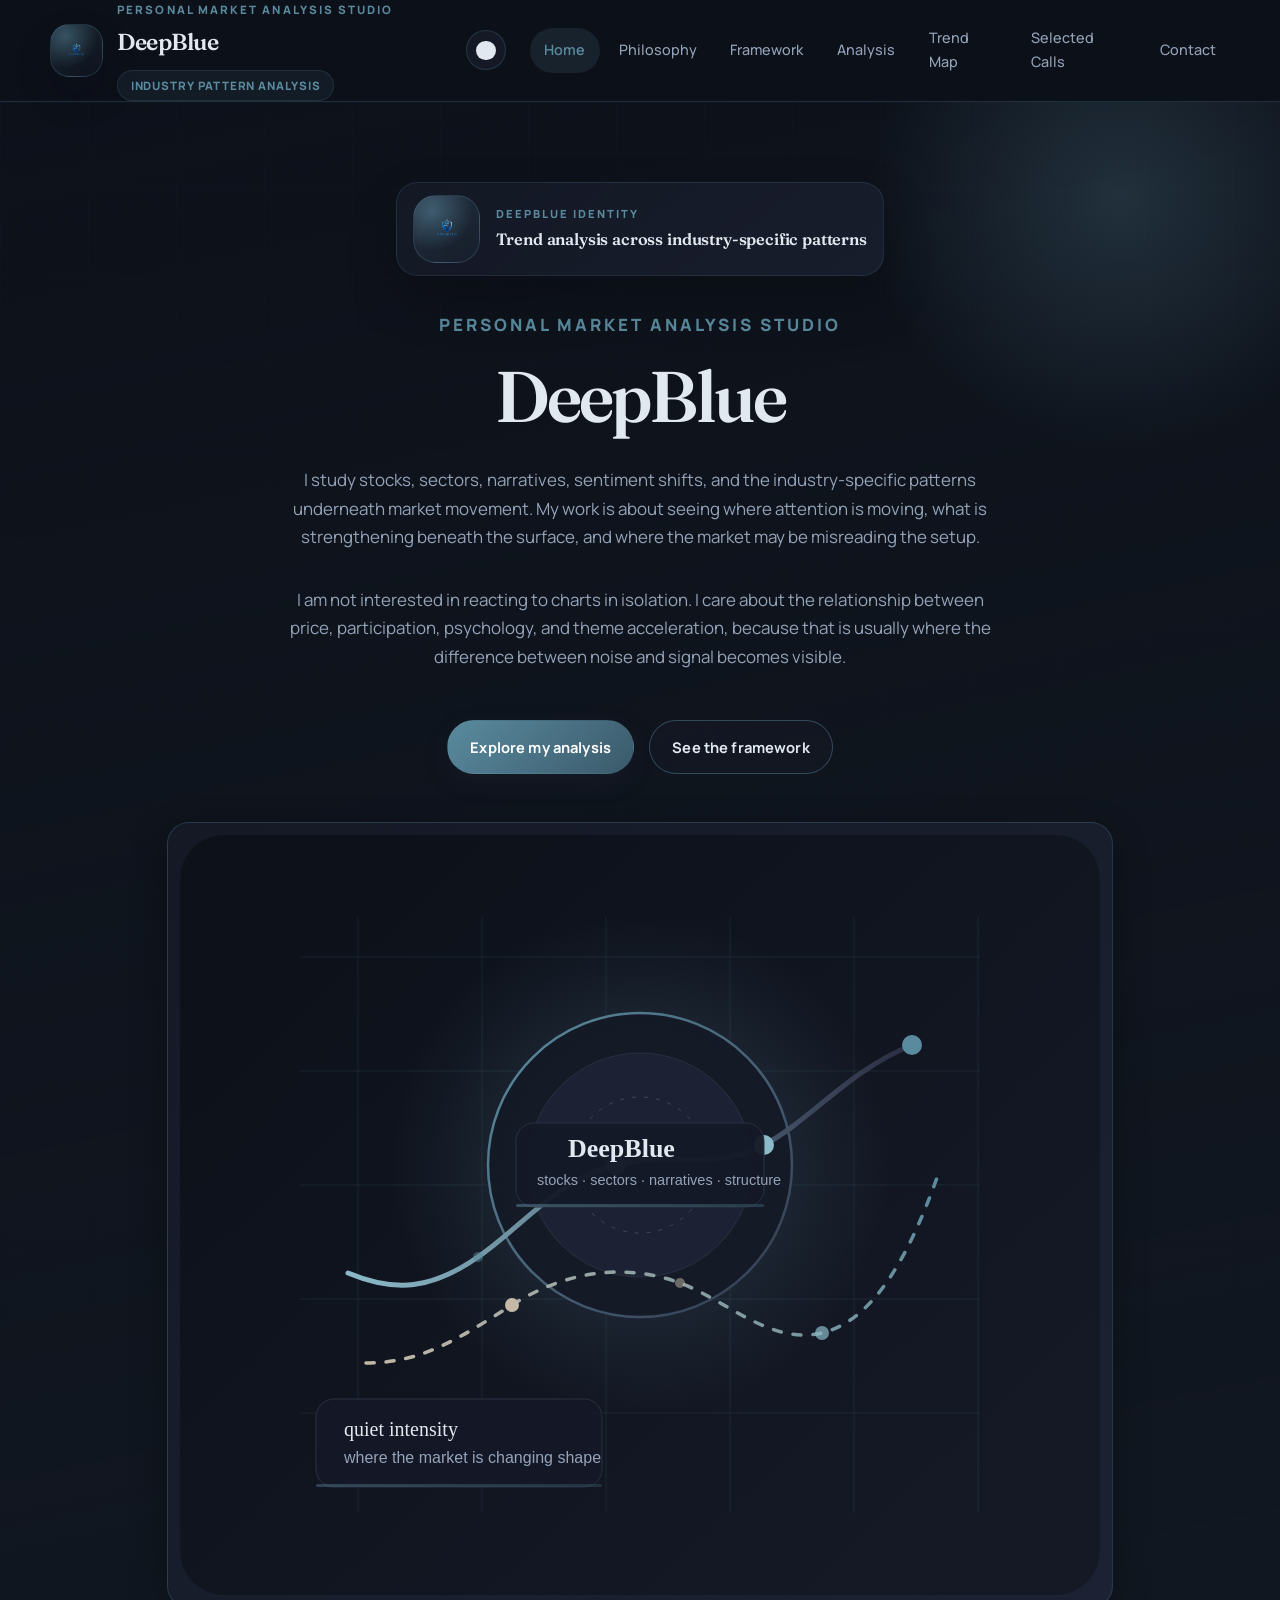
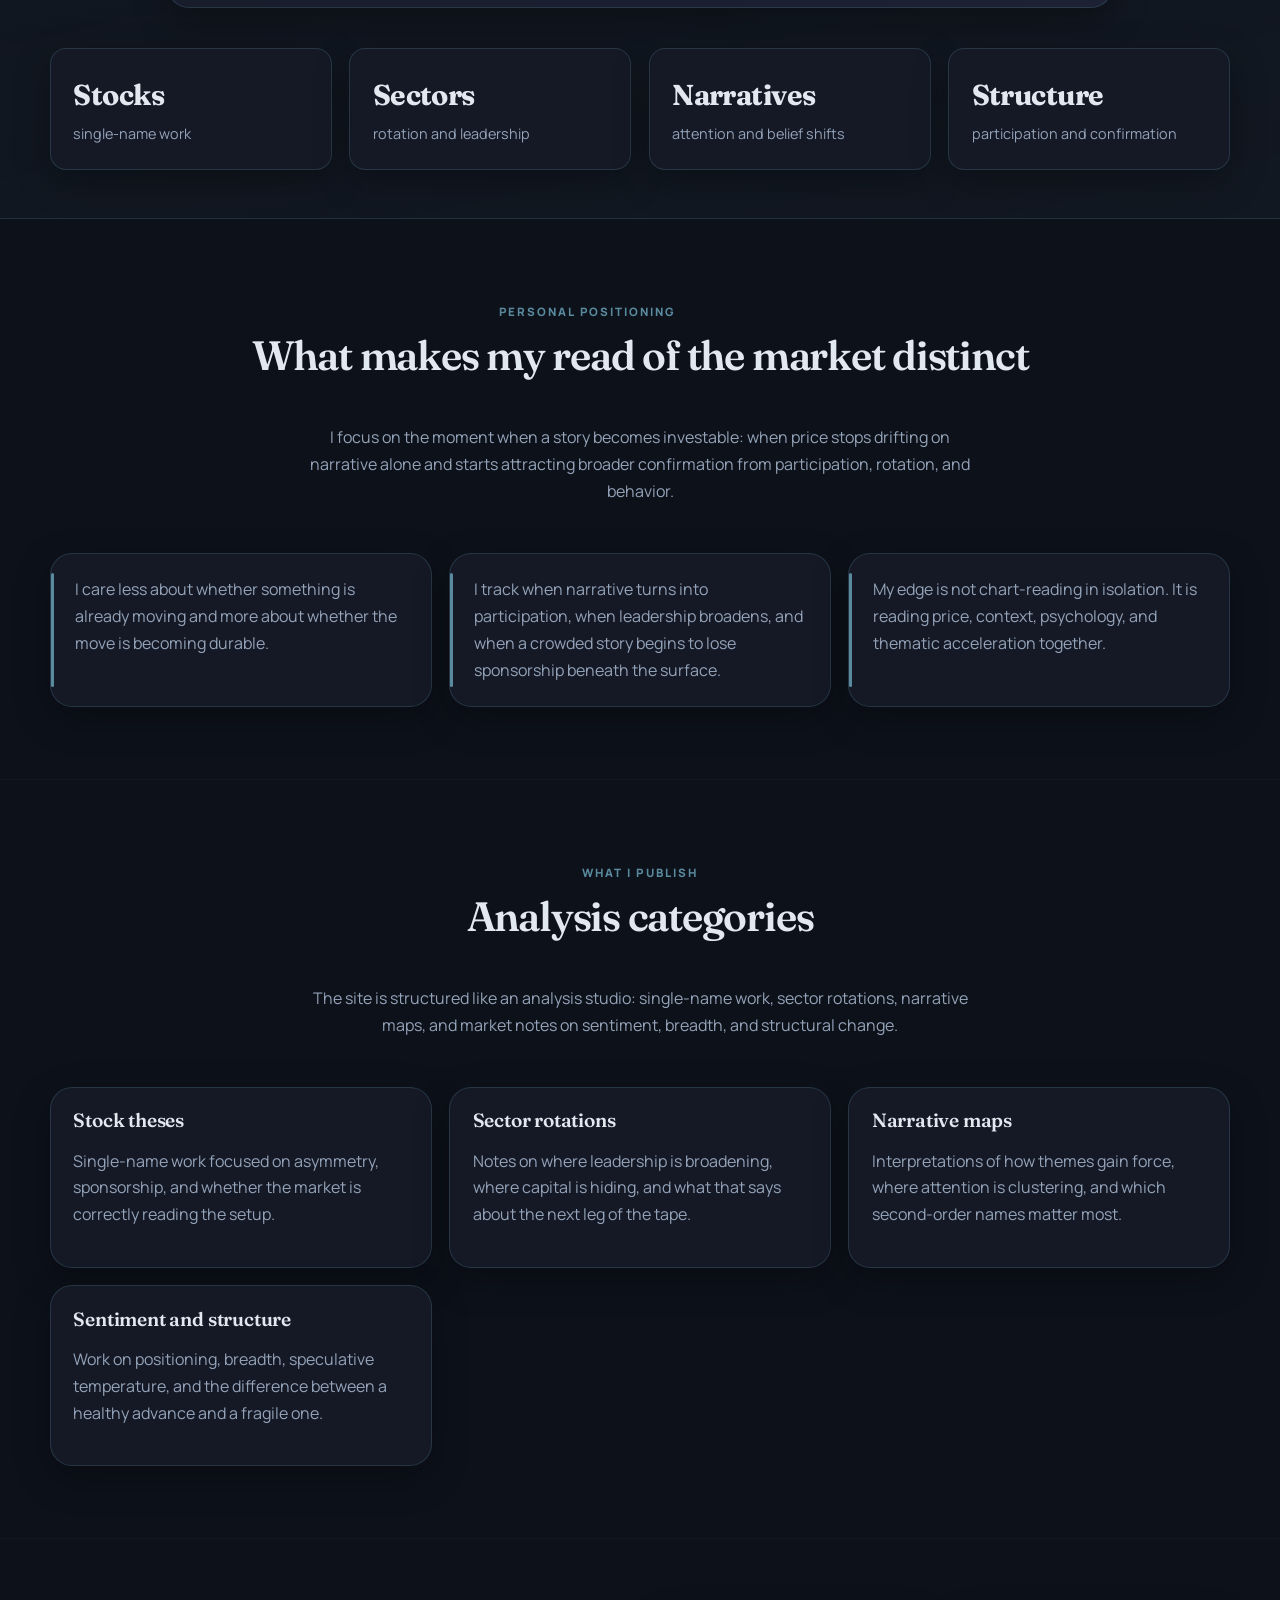
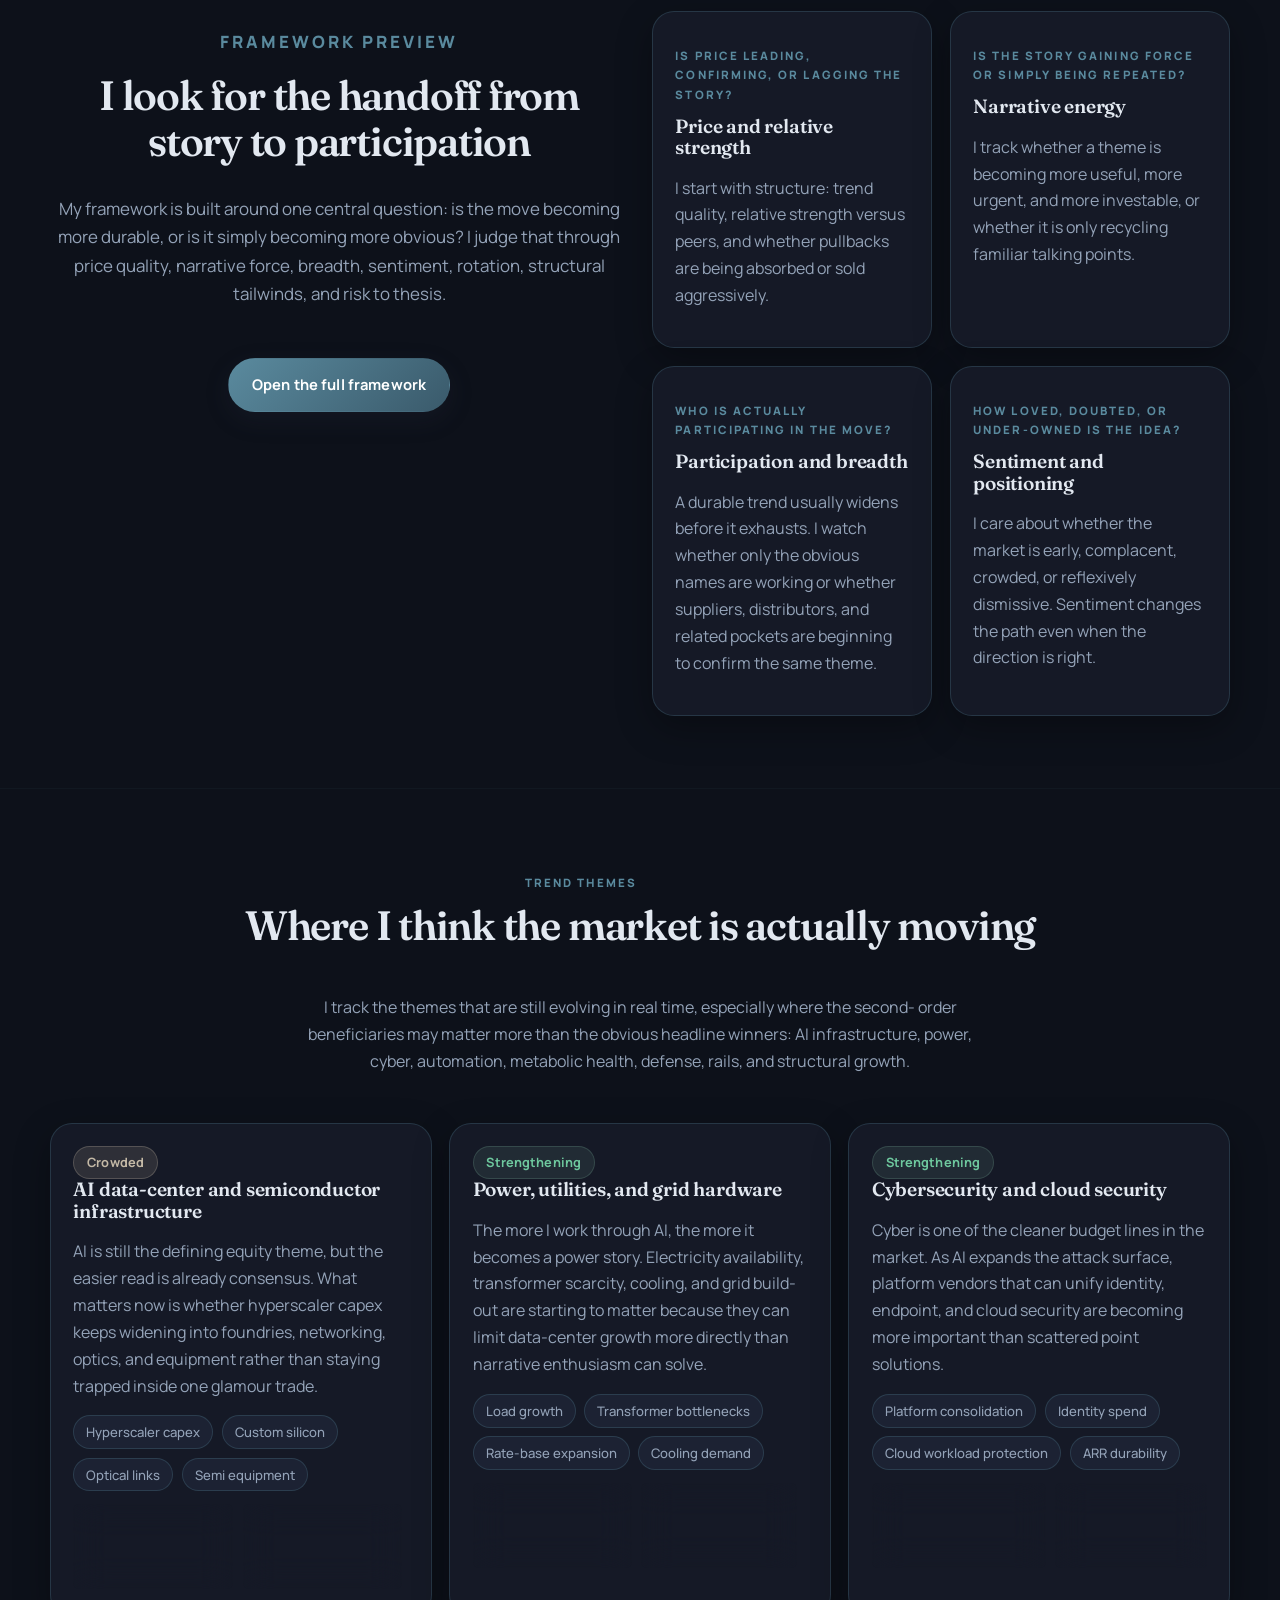
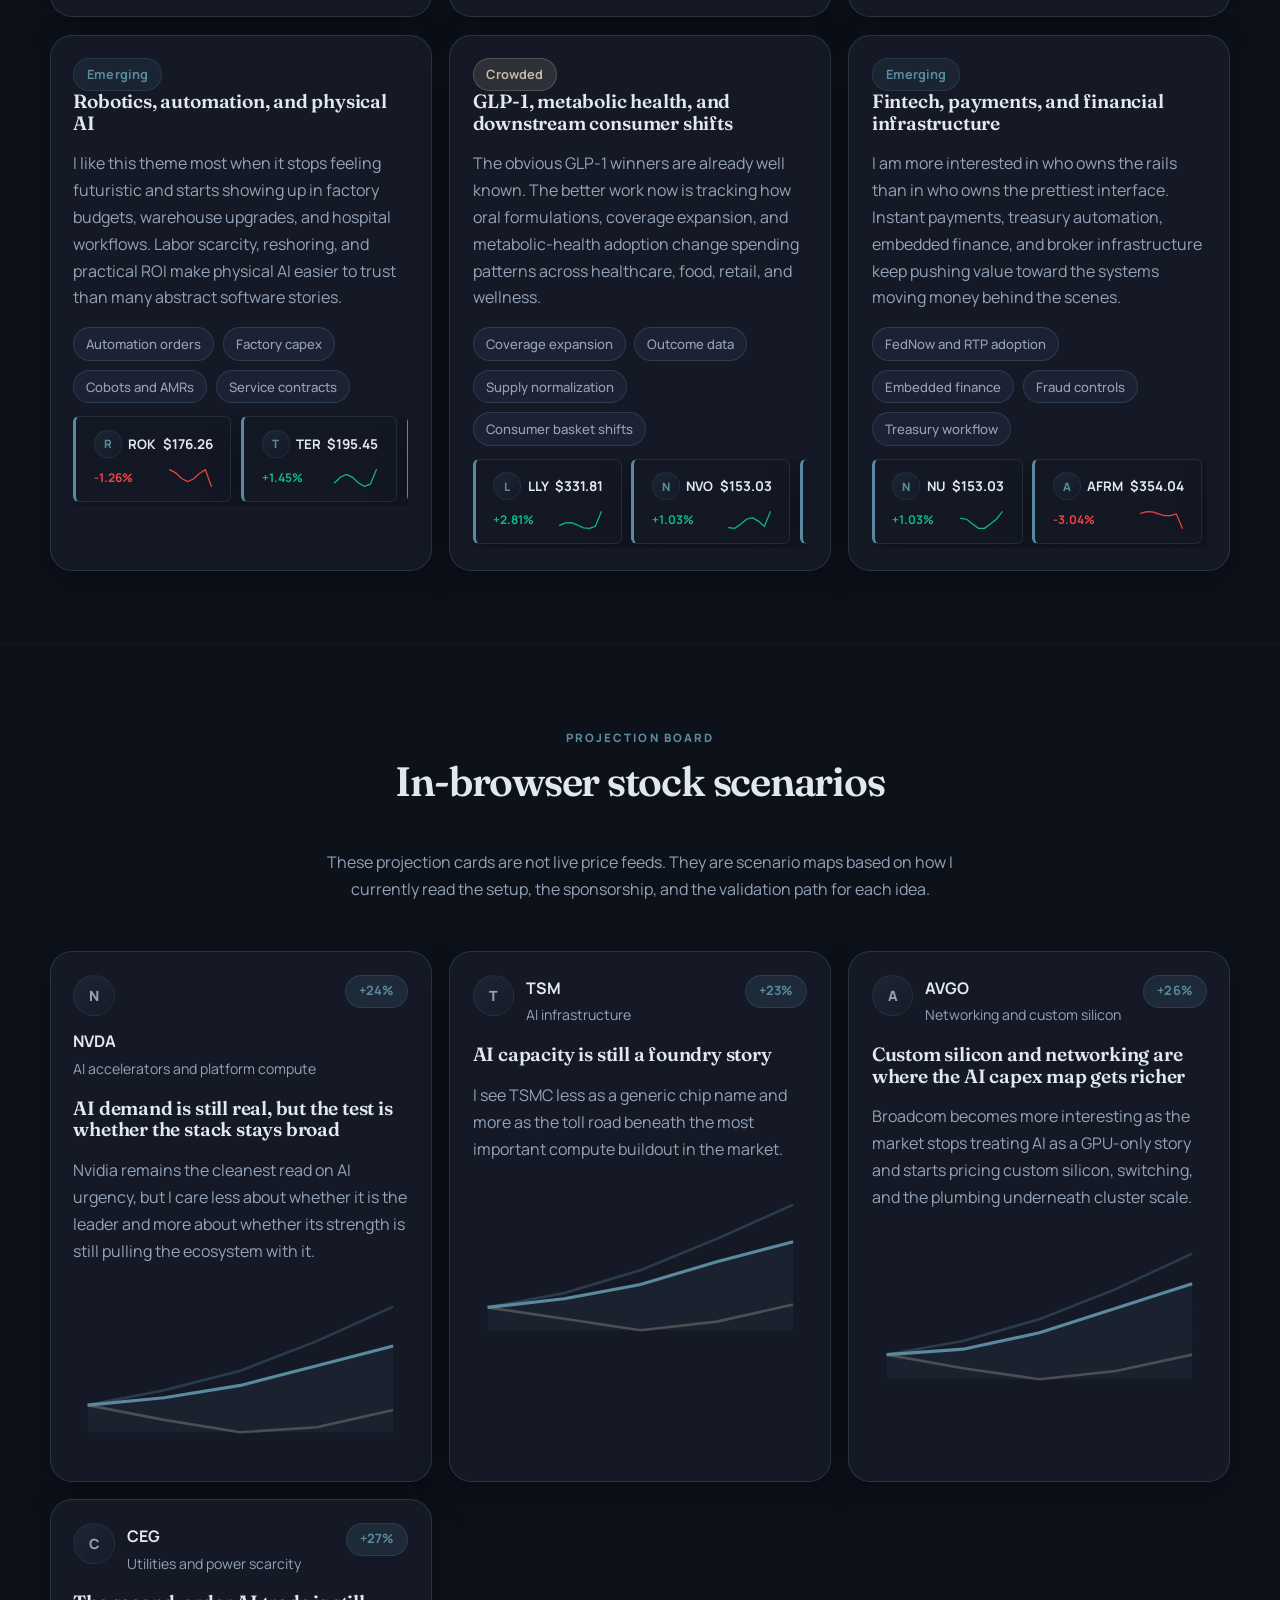
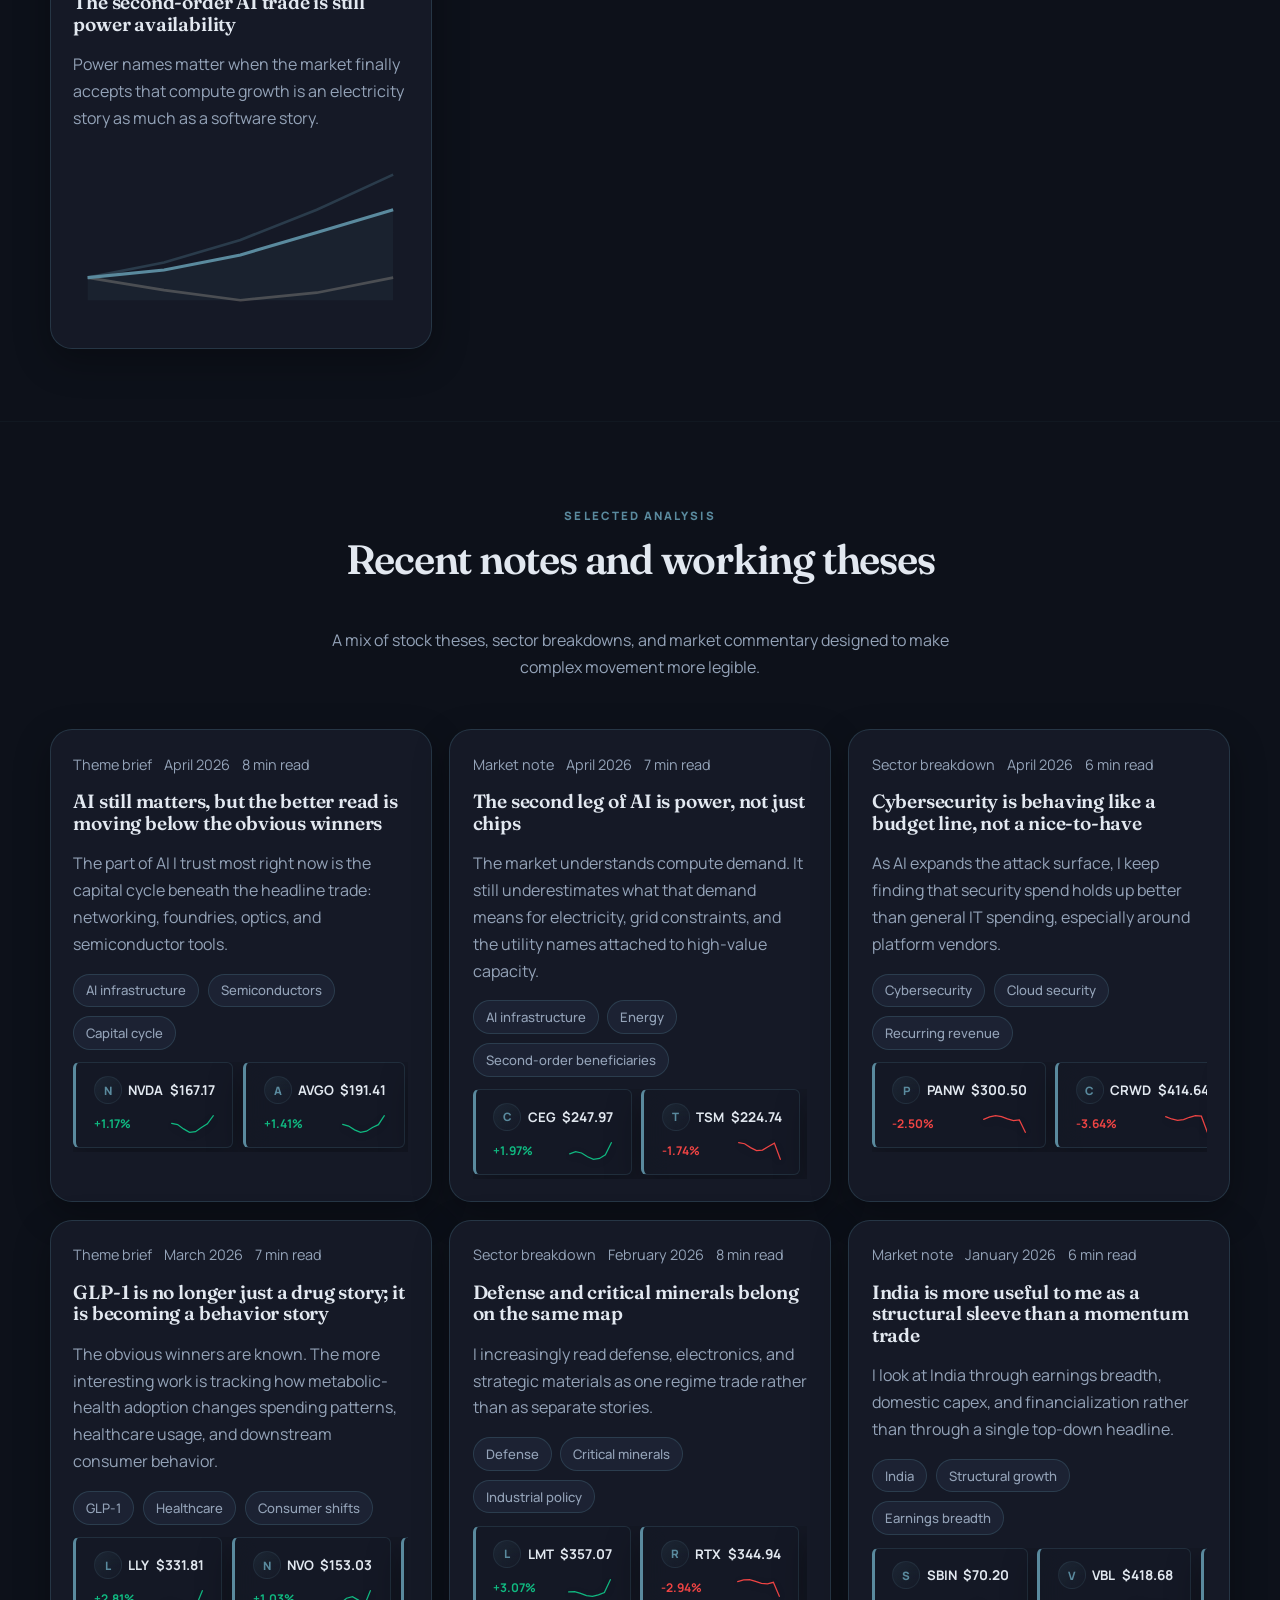
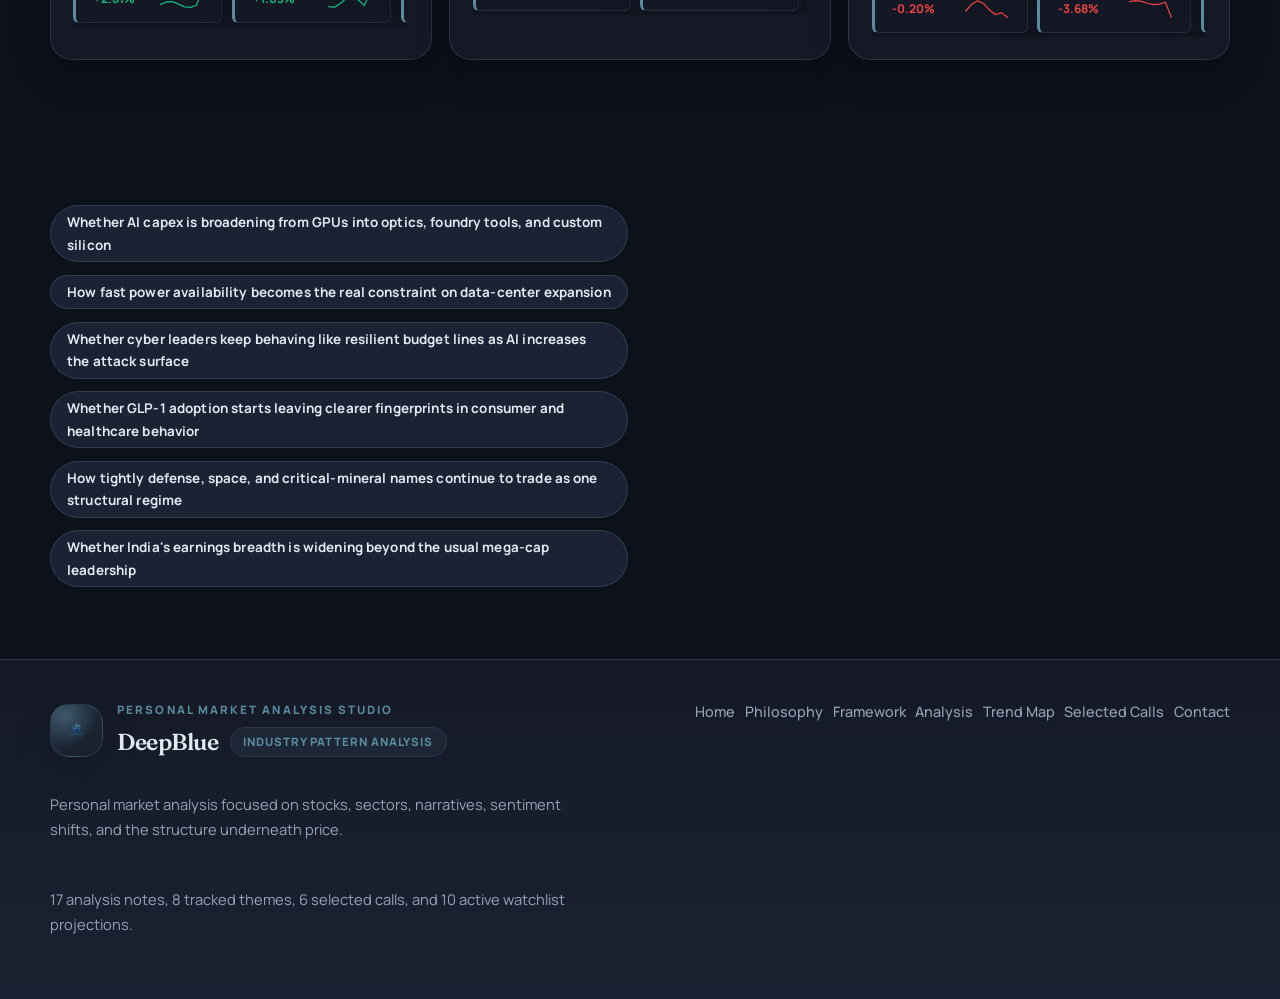
==== index.html @ 754c37d4 "trend analysis on different potential patterns specific to industries." ====
<!DOCTYPE html>
<html lang="en">
  <head>
    <meta charset="UTF-8" />
    <meta name="viewport" content="width=device-width, initial-scale=1.0" />
    <title>DeepBlue | Personal Market Analysis Studio</title>
    <meta
      name="description"
      content="DeepBlue is a premium personal portfolio for stock, sector, sentiment, and narrative analysis with in-browser stock projections, thematic maps, and selected market views."
    />
    <link rel="stylesheet" href="assets/style.css" />
  </head>
  <body>
    <div data-site-header></div>

    <main>
      <section class="home-hero">
        <div class="container">
          <div class="home-hero__grid">
            <div class="hero-copy">
              <div class="hero-brand" data-reveal>
                <span class="hero-brand__mark">
                  <img src="assets/images/deepblue-logo.png" alt="DeepBlue shield logo" />
                </span>
                <span class="hero-brand__copy">
                  <span class="hero-brand__eyebrow">DeepBlue identity</span>
                  <strong>Trend analysis across industry-specific patterns</strong>
                </span>
              </div>
              <p class="page-kicker">Personal market analysis studio</p>
              <h1>DeepBlue</h1>
              <p>
                I study stocks, sectors, narratives, sentiment shifts, and the industry-specific
                patterns underneath market movement. My work is about seeing where attention is
                moving, what is strengthening beneath the surface, and where the market may be
                misreading the setup.
              </p>
              <p>
                I am not interested in reacting to charts in isolation. I care about the relationship
                between price, participation, psychology, and theme acceleration, because that is
                usually where the difference between noise and signal becomes visible.
              </p>
              <div class="hero-actions">
                <a class="button" href="literature.html">Explore my analysis</a>
                <a class="button button--ghost" href="methodology.html">See the framework</a>
              </div>
            </div>
            <div class="hero-visual">
              <div class="hero-visual__card" data-reveal>
                <img
                  src="assets/images/deepblue-hero.svg"
                  alt="Centered cool-toned market visual with quiet luminous intensity"
                />
              </div>
            </div>
          </div>
          <div class="metrics-grid" data-home-metrics></div>
        </div>
      </section>

      <section class="section">
        <div class="container">
          <div class="section-header">
            <div>
              <p class="section-kicker">Personal positioning</p>
              <h2>What makes my read of the market distinct</h2>
            </div>
            <p>
              I focus on the moment when a story becomes investable: when price stops drifting on
              narrative alone and starts attracting broader confirmation from participation, rotation,
              and behavior.
            </p>
          </div>
          <div class="card-grid" data-positioning></div>
        </div>
      </section>

      <section class="section">
        <div class="container">
          <div class="section-header">
            <div>
              <p class="section-kicker">What I publish</p>
              <h2>Analysis categories</h2>
            </div>
            <p>
              The site is structured like an analysis studio: single-name work, sector rotations,
              narrative maps, and market notes on sentiment, breadth, and structural change.
            </p>
          </div>
          <div class="card-grid" data-category-grid></div>
        </div>
      </section>

      <section class="section">
        <div class="container split-section split-section--balanced">
          <div class="page-copy">
            <p class="section-kicker">Framework preview</p>
            <h2>I look for the handoff from story to participation</h2>
            <p>
              My framework is built around one central question: is the move becoming more durable, or
              is it simply becoming more obvious? I judge that through price quality, narrative force,
              breadth, sentiment, rotation, structural tailwinds, and risk to thesis.
            </p>
            <div class="button-row">
              <a class="button" href="methodology.html">Open the full framework</a>
            </div>
          </div>
          <div class="page-aside">
            <div class="card-grid card-grid--compact" data-framework-preview></div>
          </div>
        </div>
      </section>

      <section class="section">
        <div class="container">
          <div class="section-header">
            <div>
              <p class="section-kicker">Trend themes</p>
              <h2>Where I think the market is actually moving</h2>
            </div>
            <p>
              I track the themes that are still evolving in real time, especially where the second-
              order beneficiaries may matter more than the obvious headline winners: AI infrastructure,
              power, cyber, automation, metabolic health, defense, rails, and structural growth.
            </p>
          </div>
          <div class="card-grid" data-theme-grid></div>
        </div>
      </section>

      <section class="section">
        <div class="container">
          <div class="section-header">
            <div>
              <p class="section-kicker">Projection board</p>
              <h2>In-browser stock scenarios</h2>
            </div>
            <p>
              These projection cards are not live price feeds. They are scenario maps based on how I
              currently read the setup, the sponsorship, and the validation path for each idea.
            </p>
          </div>
          <div class="card-grid" data-projection-preview></div>
        </div>
      </section>

      <section class="section">
        <div class="container">
          <div class="section-header">
            <div>
              <p class="section-kicker">Selected analysis</p>
              <h2>Recent notes and working theses</h2>
            </div>
            <p>
              A mix of stock theses, sector breakdowns, and market commentary designed to make complex
              movement more legible.
            </p>
          </div>
          <div class="card-grid" data-recent-analysis></div>
        </div>
      </section>

      <section class="section">
        <div class="container split-section" data-now-tracking></div>
      </section>
    </main>

    <div data-site-footer></div>

    <script type="module" src="assets/js/home.js"></script>
  </body>
</html>
---- assets/style.css ----
@import url("https://fonts.googleapis.com/css2?family=Fraunces:opsz,wght@9..144,400;600;700&family=Manrope:wght@400;500;600;700;800&display=swap");

:root {
  --page: #0d111a;
  --surface: #151926;
  --surface-alt: #1c2233;
  --surface-warm: #1a1e29;
  --surface-glass: rgba(21, 25, 38, 0.65);
  --surface-header: rgba(13, 17, 26, 0.88);
  --mist: #1c2233;
  --line: rgba(90, 138, 158, 0.25);
  --line-strong: rgba(90, 138, 158, 0.45);
  --ink: #e2e8f0;
  --ink-soft: #94a3b8;
  --accent: #5a8a9e;
  --accent-dark: #3a5a6b;
  --accent-pale: rgba(90, 138, 158, 0.15);
  --teal: #5a8a9e;
  --teal-soft: rgba(90, 138, 158, 0.15);
  --teal-glass: rgba(90, 138, 158, 0.1);
  --warm: #c4b9a6;
  --warm-soft: rgba(196, 185, 166, 0.15);
  --glow: rgba(90, 138, 158, 0.25);
  --shadow: 0 24px 70px rgba(0, 0, 0, 0.4);
  --shadow-soft: 0 12px 36px rgba(0, 0, 0, 0.3);
  --shadow-hover: 0 20px 50px rgba(0, 0, 0, 0.5);
  --radius-lg: 22px;
  --radius-md: 16px;
  --radius-sm: 10px;
  --container: min(1180px, calc(100vw - 3rem));
  --ease-out: cubic-bezier(0.16, 1, 0.3, 1);
  --ease-smooth: cubic-bezier(0.4, 0, 0.2, 1);
}

[data-theme="light"] {
  --page: #f8f9fc;
  --surface: #ffffff;
  --surface-alt: #f1f5f9;
  --surface-warm: #fdfbf7;
  --surface-glass: rgba(255, 255, 255, 0.85);
  --surface-header: rgba(255, 255, 255, 0.96);
  --mist: #e2e8f0;
  --line: rgba(74, 84, 104, 0.1);
  --line-strong: rgba(74, 84, 104, 0.2);
  --ink: #1a1c2e;
  --ink-soft: #4a5468;
  --accent-pale: rgba(90, 138, 158, 0.1);
  --teal-glass: rgba(90, 138, 158, 0.05);
  --warm-soft: rgba(196, 185, 166, 0.1);
  --glow: rgba(90, 138, 158, 0.15);
  --shadow: 0 24px 70px rgba(26, 28, 46, 0.08);
  --shadow-soft: 0 12px 36px rgba(26, 28, 46, 0.04);
  --shadow-hover: 0 20px 50px rgba(26, 28, 46, 0.08);
}

*,
*::before,
*::after {
  box-sizing: border-box;
}

html {
  scroll-behavior: smooth;
}

body {
  margin: 0;
  font-family: "Manrope", "Segoe UI", sans-serif;
  background: var(--page);
  color: var(--ink);
  line-height: 1.68;
  -webkit-font-smoothing: antialiased;
  -moz-osx-font-smoothing: grayscale;
}

img {
  max-width: 100%;
  display: block;
}

a {
  color: inherit;
  text-decoration: none;
}

p,
li {
  color: var(--ink-soft);
}

h1,
h2,
h3,
h4 {
  margin: 0 0 0.8rem;
  font-family: "Fraunces", Georgia, serif;
  font-weight: 600;
  line-height: 1.12;
  color: var(--ink);
}

h1 {
  font-size: clamp(2.8rem, 5.6vw, 5rem);
  letter-spacing: -0.04em;
}

h2 {
  font-size: clamp(1.7rem, 3.2vw, 2.6rem);
  letter-spacing: -0.03em;
}

h3 {
  font-size: 1.2rem;
  letter-spacing: -0.01em;
}

main {
  display: block;
}

.container {
  width: var(--container);
  margin: 0 auto;
}

.site-header {
  position: sticky;
  top: 0;
  z-index: 30;
  backdrop-filter: blur(20px) saturate(1.2);
  -webkit-backdrop-filter: blur(20px) saturate(1.2);
  background: var(--surface-header);
  border-bottom: 1px solid var(--line);
}

.theme-toggle {
  display: none;
}

.nav-shell {
  position: relative;
  display: flex;
  align-items: center;
  justify-content: space-between;
  gap: 1.5rem;
  min-height: 4.8rem;
}

.brand-lockup {
  display: inline-flex;
  align-items: center;
  gap: 0.9rem;
  flex: 1 1 auto;
  min-width: 0;
  max-width: 32rem;
}

.brand-mark {
  width: 3.3rem;
  height: 3.3rem;
  padding: 0.5rem;
  border-radius: 1.2rem;
  display: inline-flex;
  align-items: center;
  justify-content: center;
  background:
    radial-gradient(circle at 28% 22%, rgba(147, 223, 255, 0.26), transparent 58%),
    linear-gradient(145deg, rgba(90, 138, 158, 0.18), rgba(58, 90, 107, 0.06));
  border: 1px solid rgba(90, 138, 158, 0.24);
  box-shadow: 0 18px 34px rgba(11, 16, 28, 0.22);
  flex-shrink: 0;
}

.brand-mark img {
  width: 100%;
  height: 100%;
  object-fit: contain;
  filter: drop-shadow(0 10px 16px rgba(9, 23, 47, 0.2));
}

.brand-copy {
  display: flex;
  flex-direction: column;
  gap: 0.2rem;
  min-width: 0;
}

.brand-name-row {
  display: flex;
  align-items: center;
  flex-wrap: wrap;
  gap: 0.55rem 0.7rem;
}

.brand-kicker,
.eyebrow,
.timeline-year,
.footer-kicker,
.page-kicker,
.section-kicker {
  letter-spacing: 0.18em;
  text-transform: uppercase;
  font-size: 0.72rem;
  font-weight: 800;
  color: var(--teal);
}

.brand-pill {
  display: inline-flex;
  align-items: center;
  min-height: 1.8rem;
  padding: 0.28rem 0.78rem;
  border-radius: 999px;
  border: 1px solid rgba(90, 138, 158, 0.18);
  background: var(--teal-glass);
  color: var(--teal);
  font-size: 0.72rem;
  font-weight: 800;
  letter-spacing: 0.08em;
  text-transform: uppercase;
}

.brand-name {
  font-family: "Fraunces", Georgia, serif;
  font-size: 1.45rem;
  font-weight: 600;
  color: var(--ink);
  letter-spacing: -0.02em;
}

.main-nav {
  display: flex;
  align-items: center;
  gap: 0.3rem;
}

.nav-link {
  padding: 0.65rem 0.9rem;
  border-radius: 999px;
  color: var(--ink-soft);
  font-size: 0.9rem;
  font-weight: 500;
  transition: color 200ms var(--ease-smooth), background-color 200ms var(--ease-smooth), transform 200ms var(--ease-smooth);
}

.nav-link:hover,
.nav-link:focus-visible {
  color: var(--accent-dark);
  background: var(--accent-pale);
  transform: translateY(-1px);
}

.nav-link.is-active {
  color: var(--teal);
  background: var(--teal-soft);
  font-weight: 600;
}

.nav-toggle {
  display: none;
  padding: 0.5rem;
  border: 0;
  border-radius: 10px;
  background: transparent;
  cursor: pointer;
}

.nav-toggle span {
  display: block;
  width: 1.4rem;
  height: 2px;
  margin: 0.26rem 0;
  background: var(--ink);
  border-radius: 2px;
  transition: transform 200ms var(--ease-smooth), opacity 200ms var(--ease-smooth);
}

.page-hero,
.home-hero {
  position: relative;
  overflow: hidden;
  border-bottom: 1px solid var(--line);
}

.page-hero::before,
.home-hero::before {
  content: "";
  position: absolute;
  inset: 0;
  background:
    linear-gradient(rgba(90, 138, 158, 0.04) 1px, transparent 1px),
    linear-gradient(90deg, rgba(90, 138, 158, 0.04) 1px, transparent 1px);
  background-size: 5.5rem 5.5rem;
  mask-image: linear-gradient(180deg, rgba(0, 0, 0, 0.6), transparent 80%);
  -webkit-mask-image: linear-gradient(180deg, rgba(0, 0, 0, 0.6), transparent 80%);
  pointer-events: none;
}

.page-hero::after,
.home-hero::after {
  content: "";
  position: absolute;
  width: 32rem;
  height: 32rem;
  border-radius: 50%;
  background: radial-gradient(circle, var(--glow) 0%, transparent 70%);
  top: -10rem;
  right: -6rem;
  pointer-events: none;
}

.home-hero .container,
.page-hero .container {
  position: relative;
  z-index: 1;
}

.home-hero {
  padding: 5rem 0 3rem;
  background: linear-gradient(168deg, var(--page) 0%, rgba(90, 138, 158, 0.06) 100%);
}

.home-hero__grid,
.page-hero__grid,
.archive-layout {
  display: flex;
  flex-direction: column;
  align-items: center;
  text-align: center;
  gap: 3rem;
}

.split-section {
  display: grid;
  grid-template-columns: repeat(12, minmax(0, 1fr));
  gap: 1.5rem;
}

.hero-copy,
.page-copy {
  display: flex;
  flex-direction: column;
  align-items: center;
  text-align: center;
  max-width: 50rem;
}

.split-section > .chip-cloud,
.split-section > .tracking-copy {
  grid-column: span 6;
}

.hero-copy p,
.page-copy p {
  font-size: 1.06rem;
  max-width: 44rem;
}

.hero-brand {
  display: inline-flex;
  align-items: center;
  gap: 0.95rem;
  padding: 0.8rem 1rem;
  margin-bottom: 1.1rem;
  border-radius: 1.35rem;
  border: 1px solid rgba(90, 138, 158, 0.18);
  background: linear-gradient(145deg, rgba(21, 25, 38, 0.9), rgba(28, 34, 51, 0.72));
  box-shadow: 0 24px 50px rgba(0, 0, 0, 0.22);
}

[data-theme="light"] .hero-brand {
  background: linear-gradient(145deg, rgba(255, 255, 255, 0.94), rgba(241, 245, 249, 0.88));
}

.hero-brand__mark {
  width: 4.2rem;
  height: 4.2rem;
  padding: 0.55rem;
  border-radius: 1.45rem;
  display: inline-flex;
  align-items: center;
  justify-content: center;
  background:
    radial-gradient(circle at 28% 22%, rgba(147, 223, 255, 0.28), transparent 58%),
    linear-gradient(145deg, rgba(90, 138, 158, 0.2), rgba(58, 90, 107, 0.08));
  border: 1px solid rgba(90, 138, 158, 0.26);
  flex-shrink: 0;
}

.hero-brand__mark img {
  width: 100%;
  height: 100%;
  object-fit: contain;
  filter: drop-shadow(0 14px 20px rgba(9, 23, 47, 0.22));
}

.hero-brand__copy {
  display: flex;
  flex-direction: column;
  align-items: flex-start;
  gap: 0.15rem;
  text-align: left;
}

.hero-brand__eyebrow {
  letter-spacing: 0.18em;
  text-transform: uppercase;
  font-size: 0.7rem;
  font-weight: 800;
  color: var(--teal);
}

.hero-brand__copy strong {
  color: var(--ink);
  font-family: "Fraunces", Georgia, serif;
  font-size: 1.02rem;
  font-weight: 600;
  letter-spacing: -0.01em;
}

.hero-actions,
.button-row {
  display: flex;
  flex-wrap: wrap;
  justify-content: center;
  gap: 0.9rem;
  margin-top: 2rem;
}

.button {
  display: inline-flex;
  align-items: center;
  justify-content: center;
  gap: 0.4rem;
  min-height: 3rem;
  padding: 0.85rem 1.4rem;
  border-radius: 999px;
  border: 1px solid transparent;
  background: linear-gradient(135deg, var(--teal) 0%, var(--accent-dark) 100%);
  color: #fff;
  font-weight: 700;
  font-size: 0.92rem;
  letter-spacing: 0.01em;
  box-shadow: 0 8px 24px rgba(45, 48, 69, 0.2);
  transition: transform 220ms var(--ease-out), box-shadow 220ms var(--ease-out);
  cursor: pointer;
}

.button:hover,
.button:focus-visible {
  transform: translateY(-2px);
  box-shadow: 0 14px 32px rgba(45, 48, 69, 0.26);
}

.button--ghost {
  background: var(--surface-glass);
  color: var(--ink);
  border-color: var(--line-strong);
  box-shadow: none;
}

.button--ghost:hover,
.button--ghost:focus-visible {
  background: var(--surface);
  border-color: var(--teal);
  color: var(--teal);
  box-shadow: 0 6px 18px rgba(90, 138, 158, 0.12);
}

.hero-visual {
  grid-column: span 6;
  align-self: stretch;
  display: flex;
  align-items: center;
  justify-content: center;
}

.hero-visual__card,
.matrix-board,
.panel,
.detail-card,
.paper-card,
.theme-card,
.timeline-card,
.insight-card,
.dimension-card,
.framework-card,
.capability-card,
.archive-card {
  background: var(--surface);
  border: 1px solid var(--line);
  border-radius: var(--radius-lg);
  box-shadow: var(--shadow-soft);
  transition: transform 280ms var(--ease-out), box-shadow 280ms var(--ease-out), border-color 280ms var(--ease-smooth);
}

.paper-card:hover,
.theme-card:hover,
.insight-card:hover,
.dimension-card:hover,
.framework-card:hover,
.capability-card:hover,
.archive-card:hover {
  transform: translateY(-3px);
  box-shadow: var(--shadow-hover);
  border-color: rgba(90, 138, 158, 0.2);
}

.hero-visual__card {
  padding: 0.75rem;
  background: linear-gradient(135deg, var(--surface) 0%, var(--surface-alt) 100%);
}

.hero-visual__card img {
  width: 100%;
  border-radius: calc(var(--radius-lg) - 4px);
}

.page-hero {
  padding: 4rem 0 3rem;
  background: linear-gradient(168deg, var(--page) 0%, rgba(90, 138, 158, 0.05) 100%);
}

.page-copy {
  grid-column: span 8;
}

.page-hero h1 {
  font-size: clamp(2.4rem, 4.6vw, 4rem);
}

.page-aside {
  grid-column: span 4;
}

.split-section--balanced .page-copy,
.split-section--balanced .page-aside {
  grid-column: span 6;
}

.split-section--scorecard .page-copy {
  grid-column: span 5;
}

.split-section--scorecard .page-aside {
  grid-column: span 7;
}

.aside-note {
  padding: 1.4rem;
  background: linear-gradient(145deg, var(--surface) 0%, var(--surface-alt) 100%);
  border: 1px solid var(--line);
  border-radius: var(--radius-md);
  box-shadow: var(--shadow-soft);
  border-left: 3px solid var(--teal);
}

.section {
  padding: 4.5rem 0;
}

.section + .section {
  border-top: 1px solid rgba(90, 138, 158, 0.06);
}

.section-header {
  display: flex;
  flex-direction: column;
  align-items: center;
  text-align: center;
  justify-content: center;
  gap: 1rem;
  margin-bottom: 2rem;
}

.section-header p {
  max-width: 42rem;
}

.metrics-grid,
.card-grid,
.timeline-grid,
.capability-grid {
  display: grid;
  gap: 1.1rem;
}

.metrics-grid {
  grid-template-columns: repeat(4, minmax(0, 1fr));
  margin-top: 2.5rem;
}

.card-grid {
  grid-template-columns: repeat(3, minmax(0, 1fr));
}

.timeline-grid {
  grid-template-columns: repeat(2, minmax(0, 1fr));
}

.capability-grid {
  grid-template-columns: repeat(2, minmax(0, 1fr));
}

.metric-card,
.theme-card,
.timeline-card,
.paper-card,
.insight-card,
.dimension-card,
.framework-card,
.capability-card {
  padding: 1.4rem;
}

.metric-card {
  background: var(--surface);
  border: 1px solid var(--line);
  border-radius: var(--radius-md);
  box-shadow: var(--shadow-soft);
  transition: transform 280ms var(--ease-out), box-shadow 280ms var(--ease-out);
  position: relative;
  overflow: hidden;
}

.metric-card::after {
  content: "";
  position: absolute;
  bottom: 0;
  left: 0;
  right: 0;
  height: 3px;
  background: linear-gradient(90deg, var(--teal), var(--accent));
  opacity: 0;
  transition: opacity 280ms var(--ease-smooth);
}

.metric-card:hover {
  transform: translateY(-2px);
  box-shadow: var(--shadow-hover);
}

.metric-card:hover::after {
  opacity: 1;
}

.metric-card strong {
  display: block;
  font-size: 1.8rem;
  font-family: "Fraunces", Georgia, serif;
  color: var(--ink);
  letter-spacing: -0.02em;
}

.metric-card span,
.card-meta,
.archive-row__sub,
.paper-card__authors,
.archive-card__authors,
.detail-card__authors,
.detail-card__topline,
.paper-card__meta,
.archive-card__meta {
  color: var(--ink-soft);
  font-size: 0.9rem;
}

.card-meta,
.paper-card__meta,
.archive-card__meta,
.detail-card__topline {
  display: flex;
  flex-wrap: wrap;
  gap: 0.75rem;
  margin: 0 0 0.9rem;
}

.matrix-board {
  padding: 1.3rem;
}

.matrix-board__header {
  display: flex;
  align-items: baseline;
  justify-content: space-between;
  gap: 1rem;
  padding-bottom: 0.8rem;
  border-bottom: 1px solid var(--line);
  margin-bottom: 1rem;
}

.matrix-row {
  display: grid;
  grid-template-columns: 5rem 1.3fr 2fr 1fr;
  gap: 1rem;
  padding: 0.9rem 0;
  border-bottom: 1px solid var(--line);
}

.matrix-row:last-child {
  border-bottom: 0;
}

.tag-row,
.inline-stat-row,
.reference-row,
.footer-links,
.mini-nav {
  display: flex;
  flex-wrap: wrap;
  gap: 0.55rem;
}

.tag-pill,
.inline-stat,
.reference-chip,
.mini-nav-link,
.framework-count {
  display: inline-flex;
  align-items: center;
  gap: 0.35rem;
  min-height: 1.85rem;
  padding: 0.3rem 0.75rem;
  border-radius: 999px;
  border: 1px solid var(--line);
  background: var(--surface-alt);
  font-size: 0.82rem;
  color: var(--ink-soft);
  font-weight: 500;
  transition: border-color 180ms var(--ease-smooth), background 180ms var(--ease-smooth), color 180ms var(--ease-smooth);
}

.tag-pill:hover {
  border-color: rgba(90, 138, 158, 0.3);
  background: var(--teal-glass);
  color: var(--teal);
}

.reference-chip {
  font-weight: 700;
}

.reference-chip strong {
  font-family: "Fraunces", Georgia, serif;
  font-size: 1rem;
}

.mini-nav-link:hover,
.reference-chip:hover {
  border-color: rgba(90, 138, 158, 0.3);
  background: var(--teal-glass);
}

.archive-layout {
  align-items: start;
}

.archive-layout > :first-child {
  grid-column: span 4;
}

.archive-layout > :last-child {
  grid-column: span 8;
}

.detail-card {
  padding: 1.6rem;
  position: sticky;
  top: 6.4rem;
  border-left: 3px solid var(--teal);
}

.detail-grid {
  display: grid;
  grid-template-columns: repeat(2, minmax(0, 1fr));
  gap: 1.1rem;
  margin: 1.25rem 0;
}

.detail-empty {
  padding: 1.6rem;
  background: var(--surface);
  border: 1px dashed var(--line-strong);
  border-radius: var(--radius-md);
}

.filter-grid {
  display: grid;
  grid-template-columns: repeat(5, minmax(0, 1fr));
  gap: 1rem;
}

.field {
  display: flex;
  flex-direction: column;
  gap: 0.4rem;
}

.field span {
  font-size: 0.82rem;
  font-weight: 700;
  color: var(--ink);
  letter-spacing: 0.02em;
}

.field input,
.field select {
  min-height: 2.85rem;
  padding: 0.7rem 0.9rem;
  border: 1px solid var(--line-strong);
  border-radius: var(--radius-sm);
  background: var(--surface);
  color: var(--ink);
  font: inherit;
  font-size: 0.92rem;
  transition: border-color 200ms var(--ease-smooth), box-shadow 200ms var(--ease-smooth);
}

.field input:focus,
.field select:focus {
  outline: none;
  border-color: var(--teal);
  box-shadow: 0 0 0 3px var(--teal-soft);
}

.archive-shell {
  padding: 1.2rem;
  background: var(--surface);
  border: 1px solid var(--line);
  border-radius: var(--radius-lg);
  box-shadow: var(--shadow-soft);
}

.archive-toolbar {
  display: flex;
  flex-wrap: wrap;
  justify-content: space-between;
  gap: 1rem;
  margin-bottom: 1rem;
}

.archive-count {
  font-weight: 700;
  color: var(--teal);
  font-size: 0.9rem;
}

.archive-table {
  width: 100%;
  border-collapse: collapse;
}

.archive-table th,
.archive-table td {
  padding: 1rem 0.9rem;
  border-bottom: 1px solid var(--line);
  text-align: left;
  vertical-align: top;
}

.archive-table th {
  font-size: 0.76rem;
  letter-spacing: 0.16em;
  text-transform: uppercase;
  color: var(--teal);
  font-weight: 700;
}

.archive-row {
  cursor: pointer;
  transition: background-color 200ms var(--ease-smooth);
}

.archive-row:hover,
.archive-row.is-active {
  background: var(--teal-glass);
}

.archive-row strong {
  display: block;
  margin-bottom: 0.25rem;
}

.archive-row__sub {
  display: block;
}

.archive-cards {
  display: none;
}

.essay-card {
  padding: 1.8rem;
  margin-bottom: 1.4rem;
  background: var(--surface);
  border: 1px solid var(--line);
  border-radius: var(--radius-lg);
  box-shadow: var(--shadow-soft);
}

.essay-card h2 {
  font-size: clamp(1.4rem, 2.2vw, 1.9rem);
}

.framework-grid {
  display: grid;
  grid-template-columns: repeat(2, minmax(0, 1fr));
  gap: 1rem;
  margin: 1.2rem 0;
}

.framework-card__header {
  display: flex;
  align-items: start;
  justify-content: space-between;
  gap: 1rem;
}

.framework-card {
  border-top: 3px solid transparent;
  background-image: linear-gradient(var(--surface), var(--surface)), linear-gradient(135deg, var(--teal), var(--accent));
  background-origin: border-box;
  background-clip: padding-box, border-box;
}

.card-grid--compact {
  grid-template-columns: repeat(2, minmax(0, 1fr));
}

.signal-card,
.maxim-card,
.projection-card,
.trend-card,
.case-study,
.projection-spotlight {
  padding: 1.4rem;
  background: var(--surface);
  border: 1px solid var(--line);
  border-radius: var(--radius-lg);
  box-shadow: var(--shadow-soft);
  transition: transform 280ms var(--ease-out), box-shadow 280ms var(--ease-out), border-color 280ms var(--ease-smooth);
}

.signal-card:hover,
.maxim-card:hover,
.projection-card:hover,
.trend-card:hover,
.case-study:hover {
  transform: translateY(-3px);
  box-shadow: var(--shadow-hover);
  border-color: rgba(90, 138, 158, 0.2);
}

.signal-card p,
.maxim-card p {
  margin: 0;
  font-size: 1rem;
}

.maxim-card {
  border-left: 3px solid var(--teal);
  padding-left: 1.6rem;
}

.trend-card__topline,
.ticker-row,
.projection-brand,
.chip-cloud,
.contact-grid {
  display: flex;
  flex-wrap: wrap;
  gap: 0.75rem;
}

.ticker-row {
  margin-top: 0.85rem;
}

.trend-phase,
.tracking-chip,
.ticker-chip,
.projection-delta {
  display: inline-flex;
  align-items: center;
  min-height: 1.85rem;
  padding: 0.3rem 0.8rem;
  border-radius: 999px;
  border: 1px solid var(--line);
  background: var(--surface-alt);
  color: var(--ink);
  font-size: 0.8rem;
  font-weight: 700;
  letter-spacing: 0.01em;
}

.trend-phase--emerging {
  background: rgba(90, 138, 158, 0.1);
  border-color: rgba(90, 138, 158, 0.2);
  color: var(--teal);
}

.trend-phase--strengthening {
  background: rgba(124, 179, 156, 0.12);
  border-color: rgba(124, 179, 156, 0.22);
  color: #6ec89e;
}

.trend-phase--crowded {
  background: rgba(196, 185, 166, 0.14);
  border-color: rgba(196, 185, 166, 0.26);
  color: var(--warm);
}

.ticker-chip {
  gap: 0.4rem;
}

.logo-badge {
  position: relative;
  width: 2.6rem;
  height: 2.6rem;
  border-radius: 999px;
  overflow: hidden;
  display: inline-flex;
  align-items: center;
  justify-content: center;
  background: linear-gradient(135deg, rgba(90, 138, 158, 0.12), rgba(45, 48, 69, 0.06));
  border: 1px solid rgba(90, 138, 158, 0.14);
  flex-shrink: 0;
}

.logo-badge--small {
  width: 1.75rem;
  height: 1.75rem;
}

.logo-badge img {
  width: 100%;
  height: 100%;
  object-fit: cover;
  background: var(--surface-alt);
}

.logo-fallback {
  position: absolute;
  inset: 0;
  display: flex;
  align-items: center;
  justify-content: center;
  font-size: 0.72rem;
  font-weight: 800;
  color: var(--teal);
  opacity: 0;
}

.logo-badge[data-fallback="true"] img {
  display: none;
}

.logo-badge[data-fallback="true"] .logo-fallback {
  opacity: 1;
}

.projection-card__header,
.case-study__header {
  display: flex;
  align-items: start;
  justify-content: space-between;
  gap: 1rem;
  margin-bottom: 1rem;
}

.projection-brand strong,
.contact-link strong {
  display: block;
  color: var(--ink);
}

.projection-brand span {
  color: var(--ink-soft);
  font-size: 0.88rem;
}

.projection-chart {
  width: 100%;
  height: auto;
  margin: 0.75rem 0 0.2rem;
}

.projection-line {
  fill: none;
  stroke-width: 2.5;
  opacity: 0.3;
}

.projection-line--base {
  stroke: var(--accent);
}

.projection-line--bull {
  stroke: var(--teal);
}

.projection-line--bear {
  stroke: var(--warm);
}

.projection-line.is-active {
  opacity: 1;
  stroke-width: 3;
}

.projection-fill {
  fill: rgba(90, 138, 158, 0.08);
}

.projection-delta {
  background: var(--teal-soft);
  border-color: rgba(90, 138, 158, 0.2);
  color: var(--teal);
}

.chip-cloud {
  gap: 0.8rem;
  align-content: start;
}

.tracking-chip {
  padding-inline: 1rem;
  font-size: 0.84rem;
}

.tracking-copy {
  padding: 1.5rem;
  background: linear-gradient(145deg, var(--surface) 0%, var(--surface-alt) 100%);
  border: 1px solid var(--line);
  border-radius: var(--radius-lg);
  box-shadow: var(--shadow-soft);
  border-left: 3px solid var(--teal);
}

.scorecard {
  display: grid;
  grid-template-columns: repeat(2, minmax(0, 1fr));
  gap: 0.8rem;
}

.score-row,
.contact-link,
.projection-list__item {
  display: flex;
  gap: 0.85rem;
  padding: 1rem 1.1rem;
  background: var(--surface);
  border: 1px solid var(--line);
  border-radius: var(--radius-md);
  box-shadow: var(--shadow-soft);
  transition: transform 220ms var(--ease-out), box-shadow 220ms var(--ease-out), border-color 220ms var(--ease-smooth);
}

.score-row:hover,
.contact-link:hover {
  transform: translateY(-2px);
  box-shadow: var(--shadow-hover);
  border-color: rgba(90, 138, 158, 0.18);
}

.score-row {
  flex-direction: column;
  min-height: 8.5rem;
}

.score-row strong {
  color: var(--teal);
  font-size: 0.92rem;
}

.filter-grid--analysis {
  grid-template-columns: repeat(3, minmax(0, 1fr));
}

.archive-cards--visible {
  display: grid;
  gap: 1rem;
  grid-template-columns: repeat(2, minmax(0, 1fr));
}

.archive-card {
  cursor: pointer;
}

.archive-card.is-active {
  outline: 2px solid rgba(90, 138, 158, 0.22);
  outline-offset: -1px;
}

.projection-lab {
  display: grid;
  grid-template-columns: minmax(220px, 260px) minmax(0, 1fr);
  gap: 1.2rem;
}

.projection-list {
  display: grid;
  gap: 0.7rem;
}

.projection-list__item {
  align-items: center;
  text-align: left;
  width: 100%;
  font: inherit;
  color: inherit;
  appearance: none;
  cursor: pointer;
}

.projection-list__item:hover {
  border-color: rgba(90, 138, 158, 0.2);
  background: var(--teal-glass);
}

.projection-list__item.is-active {
  border-color: rgba(90, 138, 158, 0.3);
  background: var(--teal-soft);
}

.projection-list__item strong {
  display: block;
  color: var(--ink);
}

.projection-list__item span {
  color: var(--ink-soft);
  font-size: 0.86rem;
}

.scenario-tabs {
  display: inline-flex;
  gap: 0.4rem;
  margin: 0.5rem 0 0.4rem;
  padding: 0.3rem;
  border-radius: 999px;
  background: var(--surface-alt);
  border: 1px solid var(--line);
}

.scenario-tab {
  min-width: 4.2rem;
  min-height: 2.1rem;
  padding: 0.45rem 0.8rem;
  border: 0;
  border-radius: 999px;
  background: transparent;
  color: var(--ink-soft);
  font: inherit;
  font-size: 0.88rem;
  font-weight: 600;
  text-transform: capitalize;
  cursor: pointer;
  transition: background 180ms var(--ease-smooth), color 180ms var(--ease-smooth), box-shadow 180ms var(--ease-smooth);
}

.scenario-tab:hover {
  color: var(--ink);
  background: var(--surface-glass);
}

.scenario-tab.is-active {
  background: var(--surface);
  color: var(--teal);
  box-shadow: var(--shadow-soft);
}

.trend-lanes {
  display: grid;
  grid-template-columns: repeat(3, minmax(0, 1fr));
  gap: 1.2rem;
}

.trend-lane {
  padding: 1.25rem;
  background: var(--surface);
  border: 1px solid var(--line);
  border-radius: var(--radius-lg);
  box-shadow: var(--shadow-soft);
}

.trend-lane__stack {
  display: grid;
  gap: 0.9rem;
}

.trend-lane__header {
  margin-bottom: 1rem;
  padding-bottom: 0.8rem;
  border-bottom: 1px solid var(--line);
}

.case-study {
  margin-bottom: 1.3rem;
}

.case-study__grid {
  display: grid;
  grid-template-columns: repeat(2, minmax(0, 1fr));
  gap: 1rem 1.2rem;
  margin-bottom: 1.1rem;
}

.contact-grid {
  display: grid;
  gap: 0.9rem;
}

.contact-link {
  flex-direction: column;
  gap: 0.2rem;
  text-decoration: none;
}

.contact-link span {
  color: var(--teal);
  font-size: 0.78rem;
  text-transform: uppercase;
  letter-spacing: 0.16em;
  font-weight: 800;
}

.site-footer {
  border-top: 1px solid var(--line);
  padding: 2.5rem 0 3rem;
  background: linear-gradient(180deg, var(--surface) 0%, var(--surface-alt) 100%);
}

.footer-shell {
  display: flex;
  flex-wrap: wrap;
  justify-content: space-between;
  gap: 1rem 2rem;
}

.footer-brand {
  display: flex;
  flex-direction: column;
  gap: 1rem;
  max-width: 38rem;
}

.brand-lockup--footer {
  flex: 0 0 auto;
  max-width: none;
}

.footer-copy {
  max-width: 34rem;
  font-size: 0.92rem;
}

.footer-links {
  gap: 0.6rem;
}

.footer-links a {
  color: var(--ink-soft);
  font-size: 0.9rem;
  font-weight: 500;
  transition: color 180ms var(--ease-smooth);
}

.footer-links a:hover {
  color: var(--teal);
}

[data-reveal] {
  opacity: 0;
  transform: translateY(18px);
  transition: opacity 480ms var(--ease-out), transform 480ms var(--ease-out);
}

[data-reveal].is-visible {
  opacity: 1;
  transform: translateY(0);
}

.signal-card {
  position: relative;
  padding-left: 1.5rem;
}

.signal-card::before {
  content: "";
  position: absolute;
  left: 0;
  top: 1.2rem;
  bottom: 1.2rem;
  width: 3px;
  background: linear-gradient(180deg, var(--teal), var(--accent));
  border-radius: 2px;
}

@media (max-width: 1080px) {
  .metrics-grid,
  .card-grid,
  .archive-cards--visible {
    grid-template-columns: repeat(2, minmax(0, 1fr));
  }

  .filter-grid,
  .trend-lanes {
    grid-template-columns: repeat(3, minmax(0, 1fr));
  }
}

@media (max-width: 900px) {
  .hero-copy,
  .hero-visual,
  .page-copy,
  .page-aside,
  .split-section > .chip-cloud,
  .split-section > .tracking-copy,
  .archive-layout > :first-child,
  .archive-layout > :last-child {
    grid-column: 1 / -1;
  }

  .detail-card {
    position: static;
  }

  .timeline-grid,
  .capability-grid,
  .framework-grid,
  .detail-grid,
  .case-study__grid,
  .projection-lab,
  .trend-lanes,
  .scorecard {
    grid-template-columns: 1fr;
  }

  .projection-list {
    grid-template-columns: repeat(2, minmax(0, 1fr));
  }
}

@media (max-width: 780px) {
  .brand-pill {
    display: none;
  }

  .nav-toggle {
    display: inline-block;
  }

  .main-nav {
    position: absolute;
    top: calc(100% + 0.6rem);
    right: 1.5rem;
    left: 1.5rem;
    flex-direction: column;
    align-items: stretch;
    padding: 0.75rem;
    border: 1px solid var(--line);
    border-radius: var(--radius-md);
    background: var(--surface);
    box-shadow: var(--shadow);
    opacity: 0;
    pointer-events: none;
    transform: translateY(-8px);
    transition: opacity 200ms var(--ease-smooth), transform 200ms var(--ease-smooth);
  }

  .main-nav[data-open="true"] {
    opacity: 1;
    pointer-events: auto;
    transform: translateY(0);
  }

  .filter-grid,
  .projection-list {
    grid-template-columns: repeat(2, minmax(0, 1fr));
  }

  .matrix-row {
    grid-template-columns: 1fr;
    gap: 0.35rem;
  }
}

@media (max-width: 640px) {
  :root {
    --container: min(100vw - 1.4rem, 100%);
  }

  .brand-mark {
    width: 2.85rem;
    height: 2.85rem;
    padding: 0.42rem;
  }

  .brand-kicker {
    font-size: 0.64rem;
  }

  .brand-name {
    font-size: 1.2rem;
  }

  .hero-brand {
    width: 100%;
    justify-content: center;
  }

  .hero-brand__mark {
    width: 3.4rem;
    height: 3.4rem;
    padding: 0.45rem;
  }

  .hero-brand__copy strong {
    font-size: 0.94rem;
  }

  .home-hero,
  .page-hero {
    padding-top: 3.2rem;
  }

  .metrics-grid,
  .card-grid,
  .filter-grid,
  .archive-cards--visible,
  .card-grid--compact,
  .projection-list {
    grid-template-columns: 1fr;
  }

  .archive-table {
    display: none;
  }

  .archive-card {
    padding: 1.3rem;
  }

  .archive-card.is-active {
    outline: 2px solid rgba(90, 138, 158, 0.24);
  }

  .site-footer {
    padding-bottom: 2rem;
  }
}

@media (prefers-reduced-motion: reduce) {
  html {
    scroll-behavior: auto;
  }

  *,
  *::before,
  *::after {
    animation: none !important;
    transition: none !important;
  }
}

.stock-card-mini {
  display: inline-flex;
  flex-direction: column;
  gap: 0.6rem;
  padding: 0.8rem 1.1rem;
  background: var(--surface-glass);
  backdrop-filter: blur(16px);
  border: 1px solid rgba(90, 138, 158, 0.2);
  border-left: 3px solid var(--teal);
  border-radius: 6px;
  box-shadow: var(--shadow-soft);
  transition: transform 300ms var(--ease-smooth), box-shadow 300ms var(--ease-smooth), border-color 300ms var(--ease-smooth);
  min-width: 150px;
}

.stock-card-mini:hover {
  transform: translateY(-3px);
  box-shadow: var(--shadow-hover);
  border-color: var(--teal);
}

.sm-top {
  display: flex;
  align-items: center;
  gap: 0.4rem;
  font-size: 0.825rem;
  font-weight: 700;
  color: var(--ink);
  white-space: nowrap;
  overflow: hidden;
}

.sm-ticker {
  text-overflow: ellipsis;
  overflow: hidden;
}

.sm-price {
  margin-left: auto;
  font-family: var(--font-data);
  font-size: 0.85rem;
  color: var(--ink);
}

.sm-bottom {
  display: flex;
  align-items: center;
  justify-content: space-between;
  gap: 1rem;
  font-size: 0.75rem;
  font-weight: 700;
  font-family: var(--font-data);
}

.sm-spark {
  width: 45px;
  height: 20px;
  overflow: visible;
  filter: drop-shadow(0 2px 4px rgba(0, 0, 0, 0.08));
}

.ticker-row {
  display: flex;
  flex-wrap: nowrap;
  overflow-x: auto;
  scrollbar-width: thin;
  scrollbar-color: var(--teal) transparent;
  gap: 0.6rem;
  margin-top: 0.8rem;
  width: 100%;
  padding-bottom: 4px;
}

.ticker-row::-webkit-scrollbar {
  height: 4px;
}
.ticker-row::-webkit-scrollbar-thumb {
  background-color: var(--teal);
  border-radius: 4px;
}

.stock-card-mini {
  flex: 0 0 auto;
  width: auto;
  min-width: 130px;
  max-width: 100%;
  margin: 0;
}

.theme-toggle {
  display: inline-flex;
  align-items: center;
  justify-content: center;
  width: 2.5rem;
  height: 2.5rem;
  border-radius: 50%;
  background: var(--surface);
  border: 1px solid var(--line);
  color: var(--ink);
  cursor: pointer;
  transition: all 250ms var(--ease-smooth);
}
.theme-toggle:hover {
  background: var(--surface-alt);
  transform: scale(1.05);
}
.theme-icon {
  width: 1.2rem;
  height: 1.2rem;
  border-radius: 50%;
  background: var(--ink);
}
[data-theme="light"] .theme-icon {
  background: transparent;
  border: 2px solid var(--ink);
}
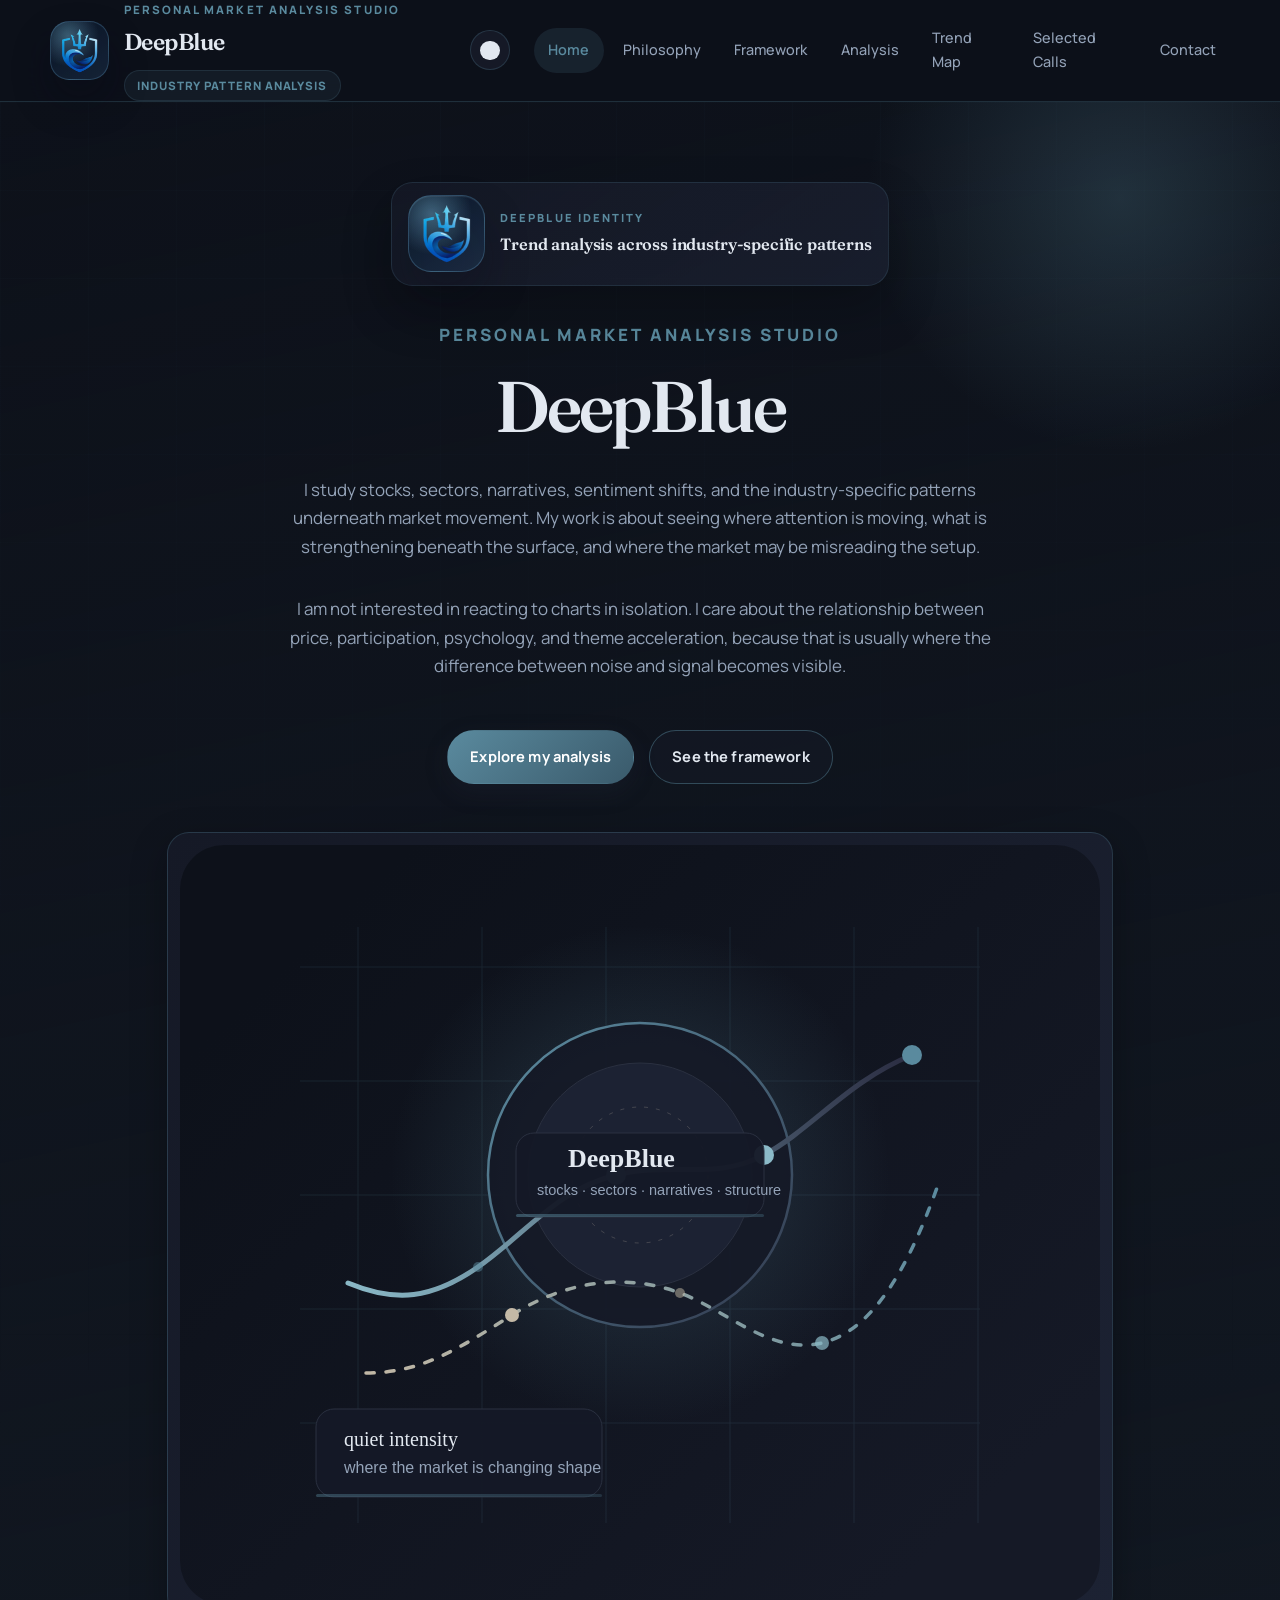
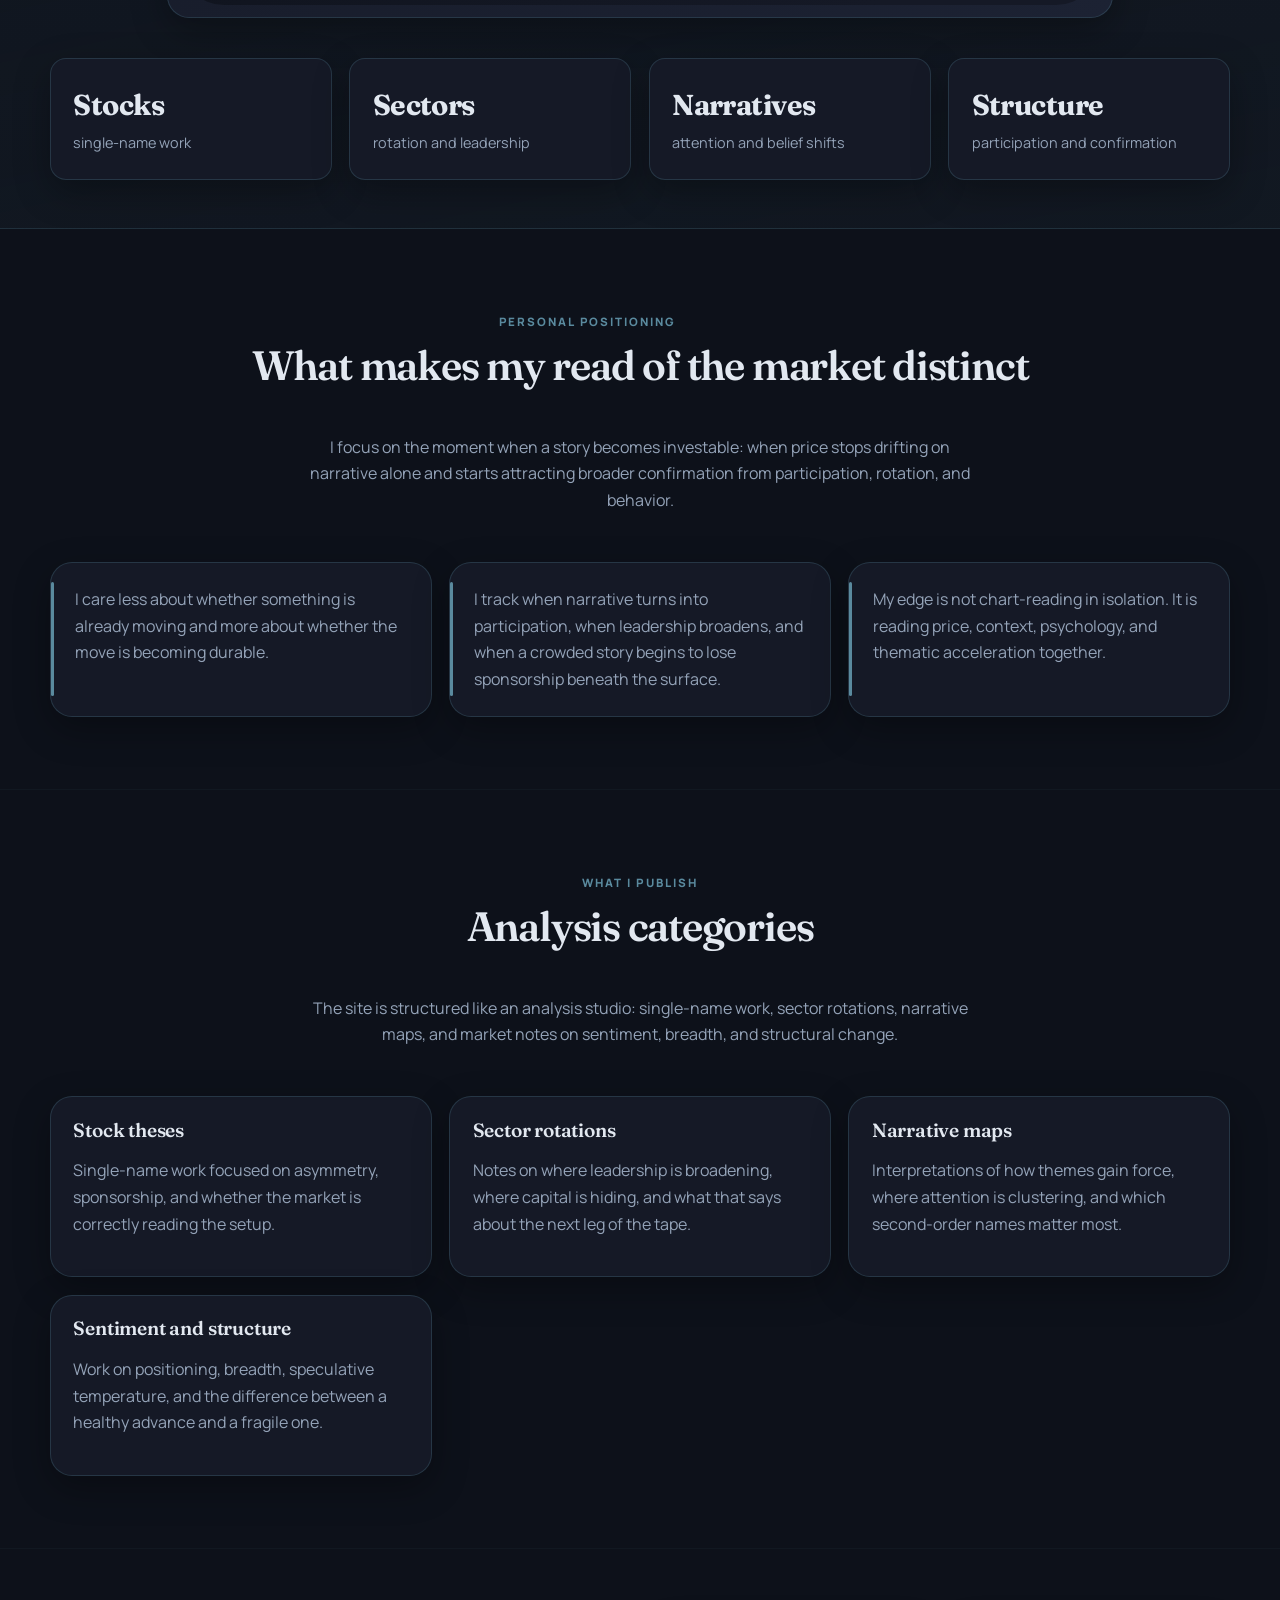
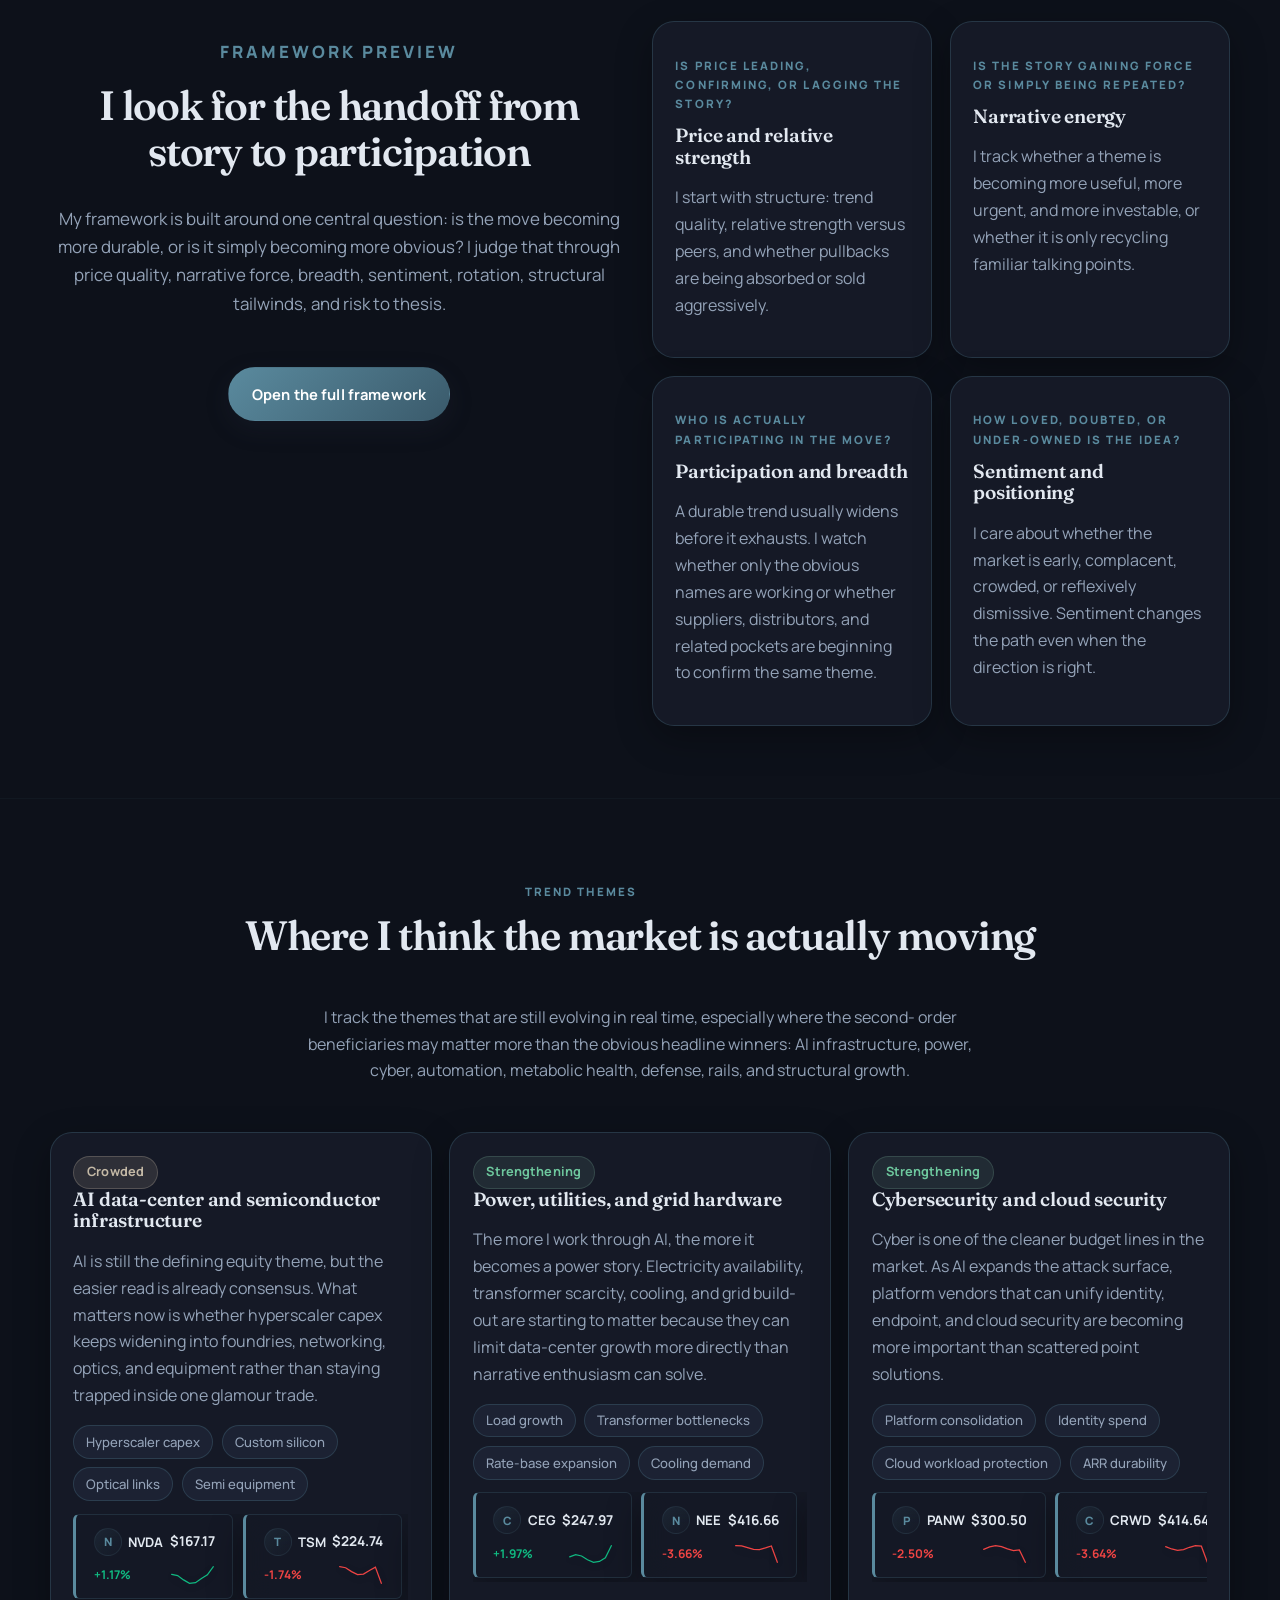
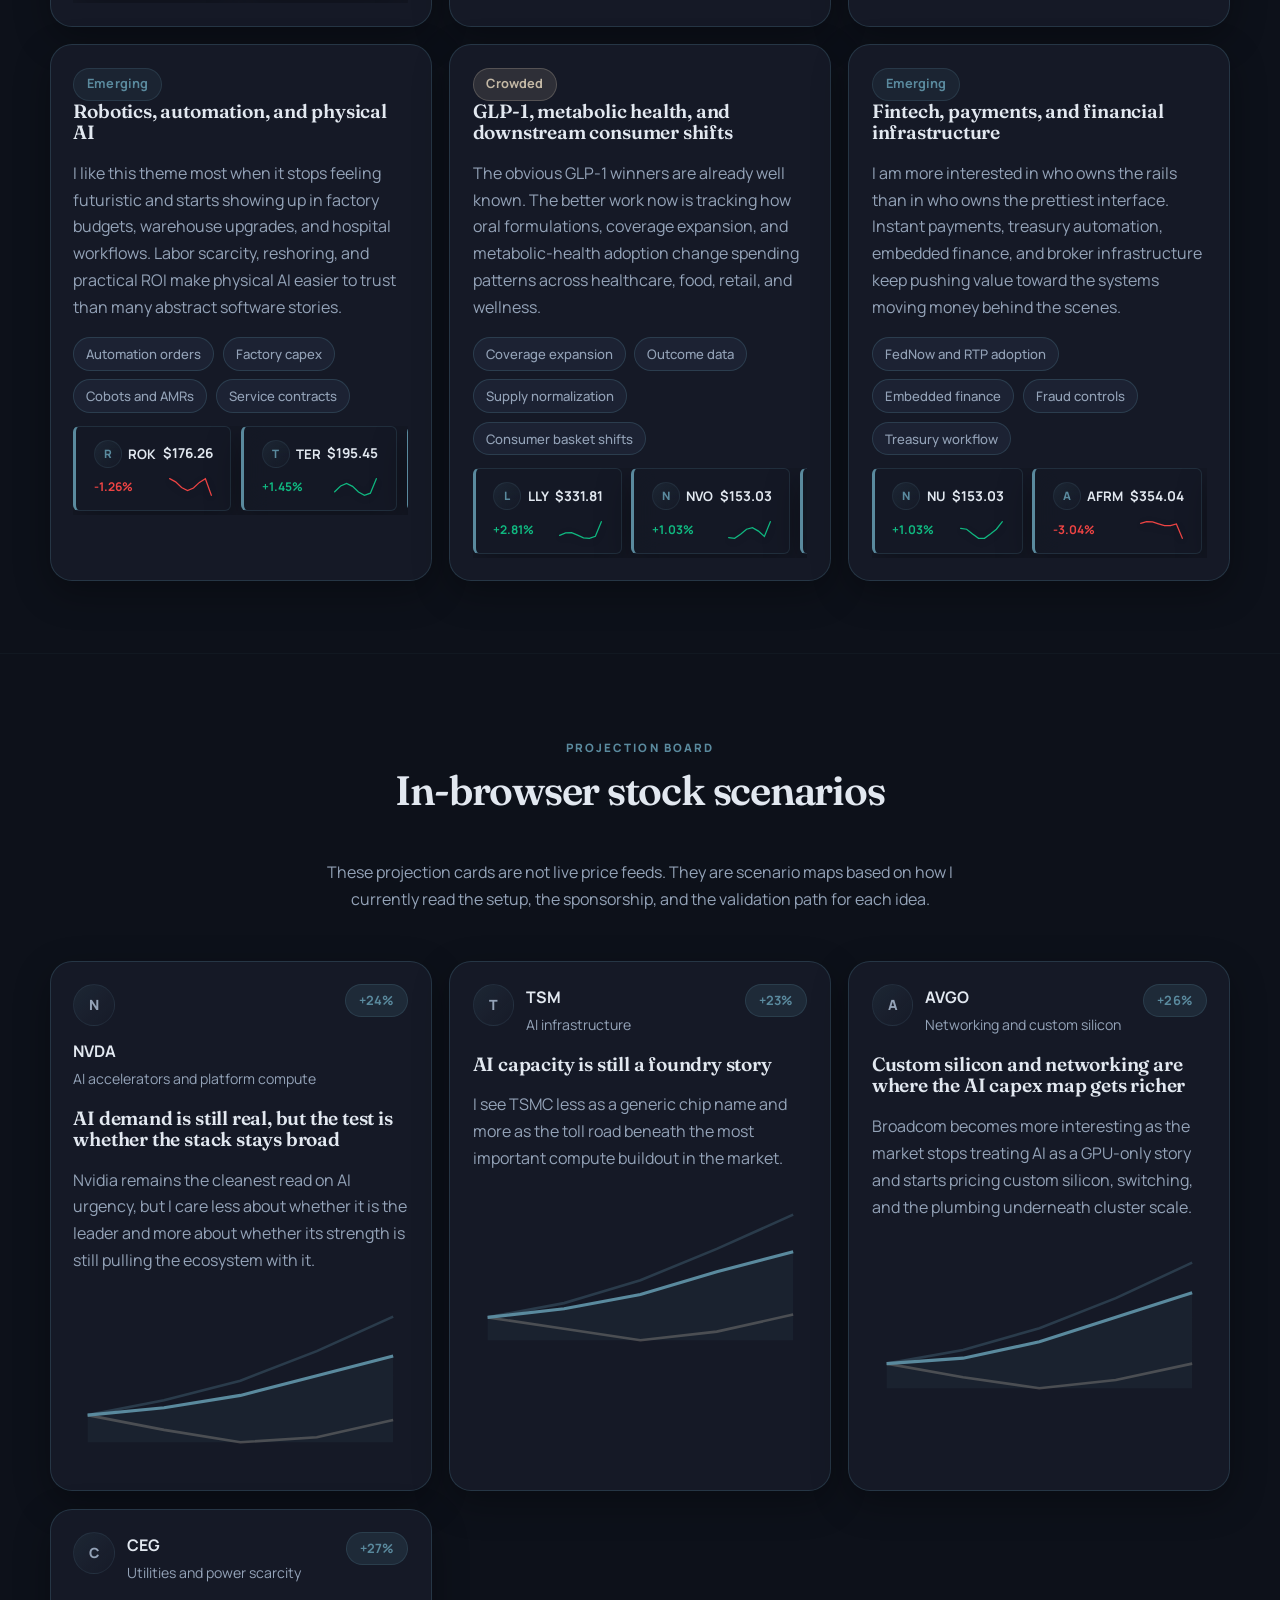
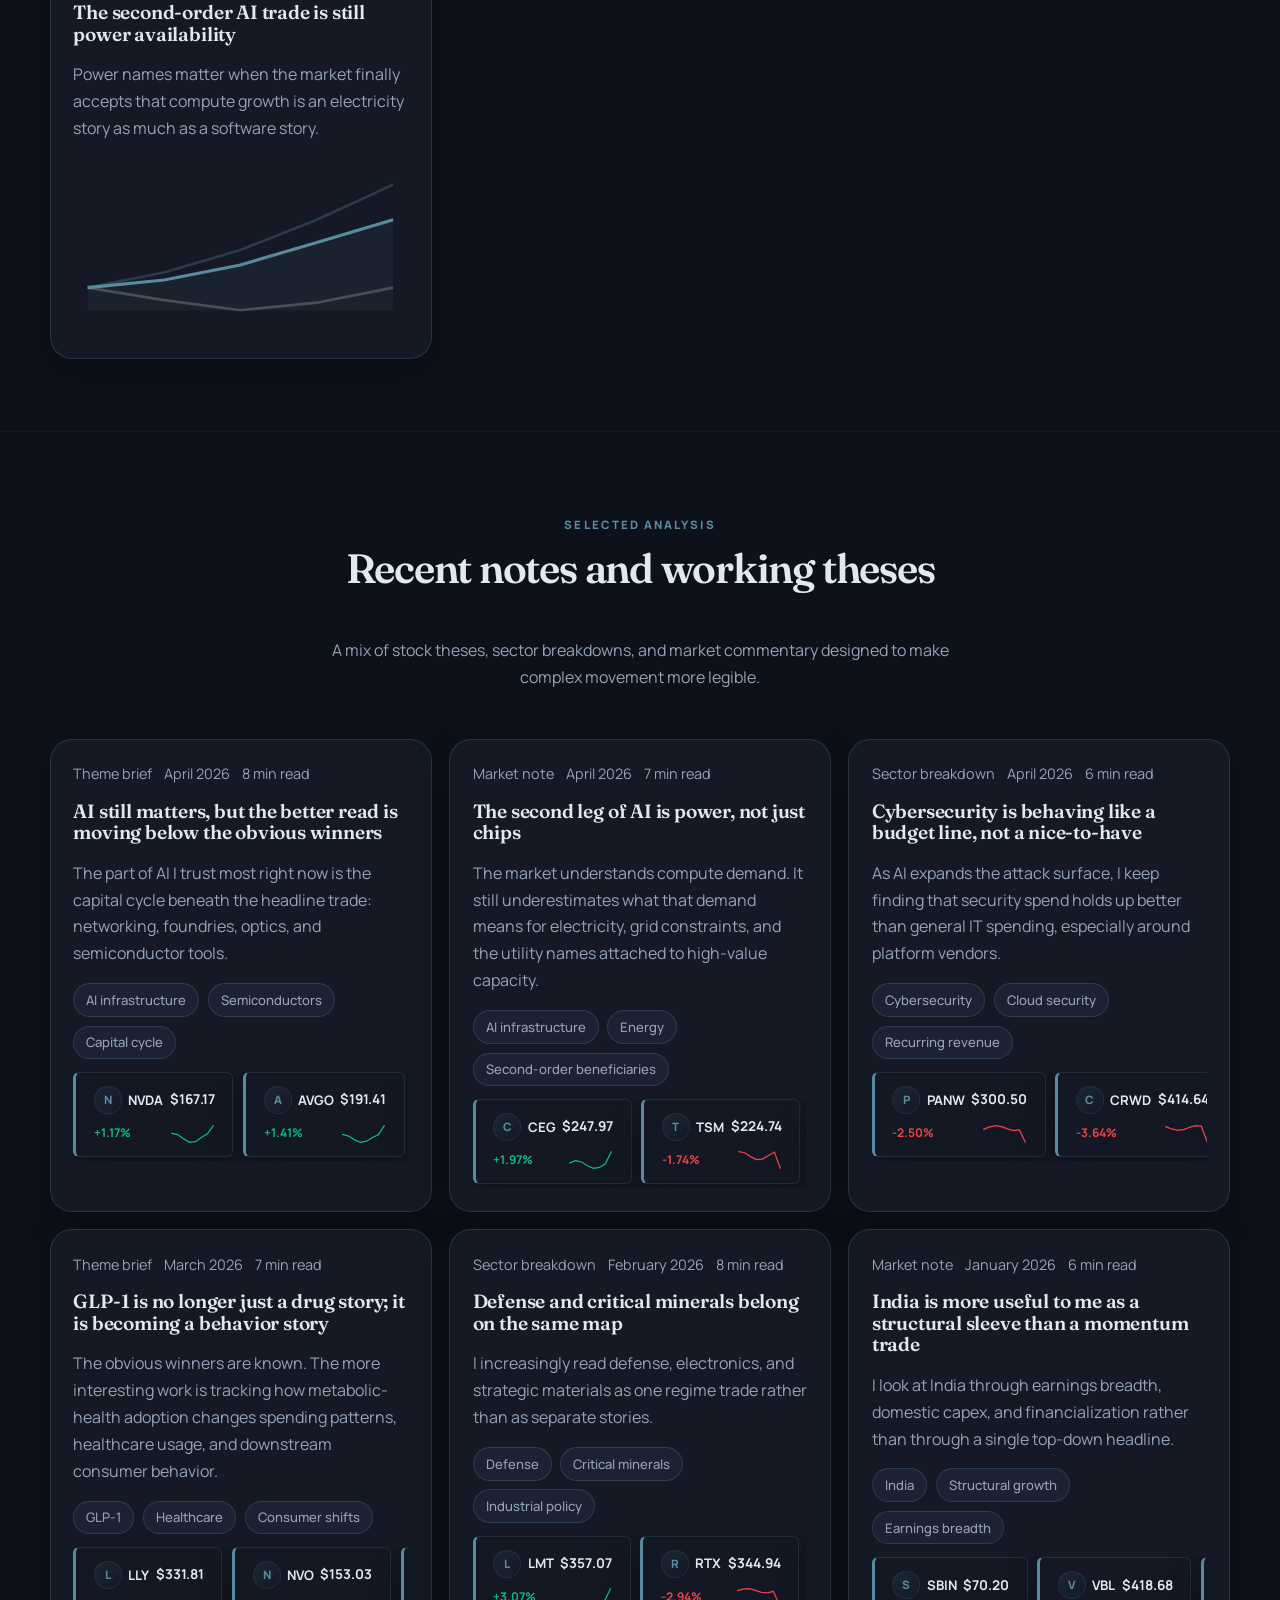
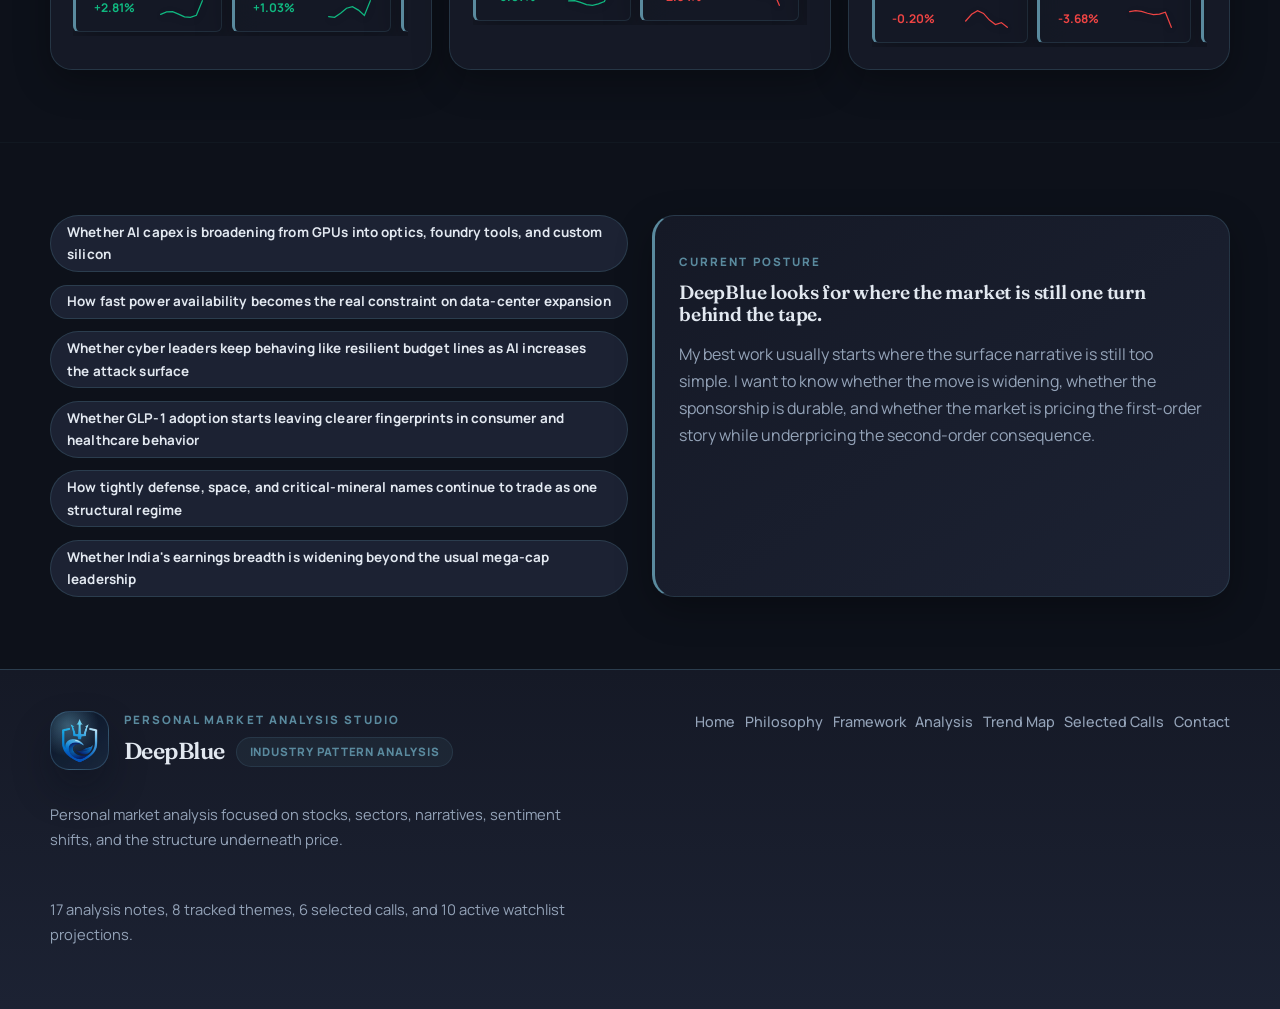
==== commit 6c528ff2: "Balance DeepBlue logo framing" ====
--- a/index.html
+++ b/index.html
@@ -20,7 +20,7 @@
             <div class="hero-copy">
               <div class="hero-brand" data-reveal>
                 <span class="hero-brand__mark">
-                  <img src="assets/images/deepblue-logo.png" alt="DeepBlue shield logo" />
+                  <img src="assets/images/deepblue-shield.png" alt="DeepBlue shield logo" />
                 </span>
                 <span class="hero-brand__copy">
                   <span class="hero-brand__eyebrow">DeepBlue identity</span>
--- a/assets/style.css
+++ b/assets/style.css
@@ -156,26 +156,26 @@
 }
 
 .brand-mark {
-  width: 3.3rem;
-  height: 3.3rem;
-  padding: 0.5rem;
+  width: 3.7rem;
+  height: 3.7rem;
   border-radius: 1.2rem;
   display: inline-flex;
   align-items: center;
   justify-content: center;
   background:
-    radial-gradient(circle at 28% 22%, rgba(147, 223, 255, 0.26), transparent 58%),
-    linear-gradient(145deg, rgba(90, 138, 158, 0.18), rgba(58, 90, 107, 0.06));
-  border: 1px solid rgba(90, 138, 158, 0.24);
-  box-shadow: 0 18px 34px rgba(11, 16, 28, 0.22);
+    radial-gradient(circle at 30% 24%, rgba(147, 223, 255, 0.34), transparent 52%),
+    linear-gradient(145deg, rgba(10, 21, 39, 0.94), rgba(27, 45, 70, 0.7));
+  border: 1px solid rgba(111, 181, 220, 0.24);
+  box-shadow: 0 20px 38px rgba(6, 12, 24, 0.32);
   flex-shrink: 0;
+  overflow: hidden;
 }
 
 .brand-mark img {
   width: 100%;
   height: 100%;
   object-fit: contain;
-  filter: drop-shadow(0 10px 16px rgba(9, 23, 47, 0.2));
+  filter: drop-shadow(0 16px 22px rgba(9, 23, 47, 0.22));
 }
 
 .brand-copy {
@@ -373,25 +373,26 @@
 }
 
 .hero-brand__mark {
-  width: 4.2rem;
-  height: 4.2rem;
-  padding: 0.55rem;
+  width: 4.8rem;
+  height: 4.8rem;
   border-radius: 1.45rem;
   display: inline-flex;
   align-items: center;
   justify-content: center;
   background:
-    radial-gradient(circle at 28% 22%, rgba(147, 223, 255, 0.28), transparent 58%),
-    linear-gradient(145deg, rgba(90, 138, 158, 0.2), rgba(58, 90, 107, 0.08));
-  border: 1px solid rgba(90, 138, 158, 0.26);
+    radial-gradient(circle at 30% 24%, rgba(147, 223, 255, 0.36), transparent 52%),
+    linear-gradient(145deg, rgba(11, 24, 43, 0.96), rgba(30, 48, 73, 0.78));
+  border: 1px solid rgba(111, 181, 220, 0.26);
+  box-shadow: inset 0 1px 0 rgba(255, 255, 255, 0.06), 0 24px 44px rgba(6, 12, 24, 0.26);
   flex-shrink: 0;
+  overflow: hidden;
 }
 
 .hero-brand__mark img {
   width: 100%;
   height: 100%;
   object-fit: contain;
-  filter: drop-shadow(0 14px 20px rgba(9, 23, 47, 0.22));
+  filter: drop-shadow(0 18px 28px rgba(9, 23, 47, 0.24));
 }
 
 .hero-brand__copy {
@@ -1494,9 +1495,8 @@
   }
 
   .brand-mark {
-    width: 2.85rem;
-    height: 2.85rem;
-    padding: 0.42rem;
+    width: 3rem;
+    height: 3rem;
   }
 
   .brand-kicker {
@@ -1513,9 +1513,8 @@
   }
 
   .hero-brand__mark {
-    width: 3.4rem;
-    height: 3.4rem;
-    padding: 0.45rem;
+    width: 4rem;
+    height: 4rem;
   }
 
   .hero-brand__copy strong {
